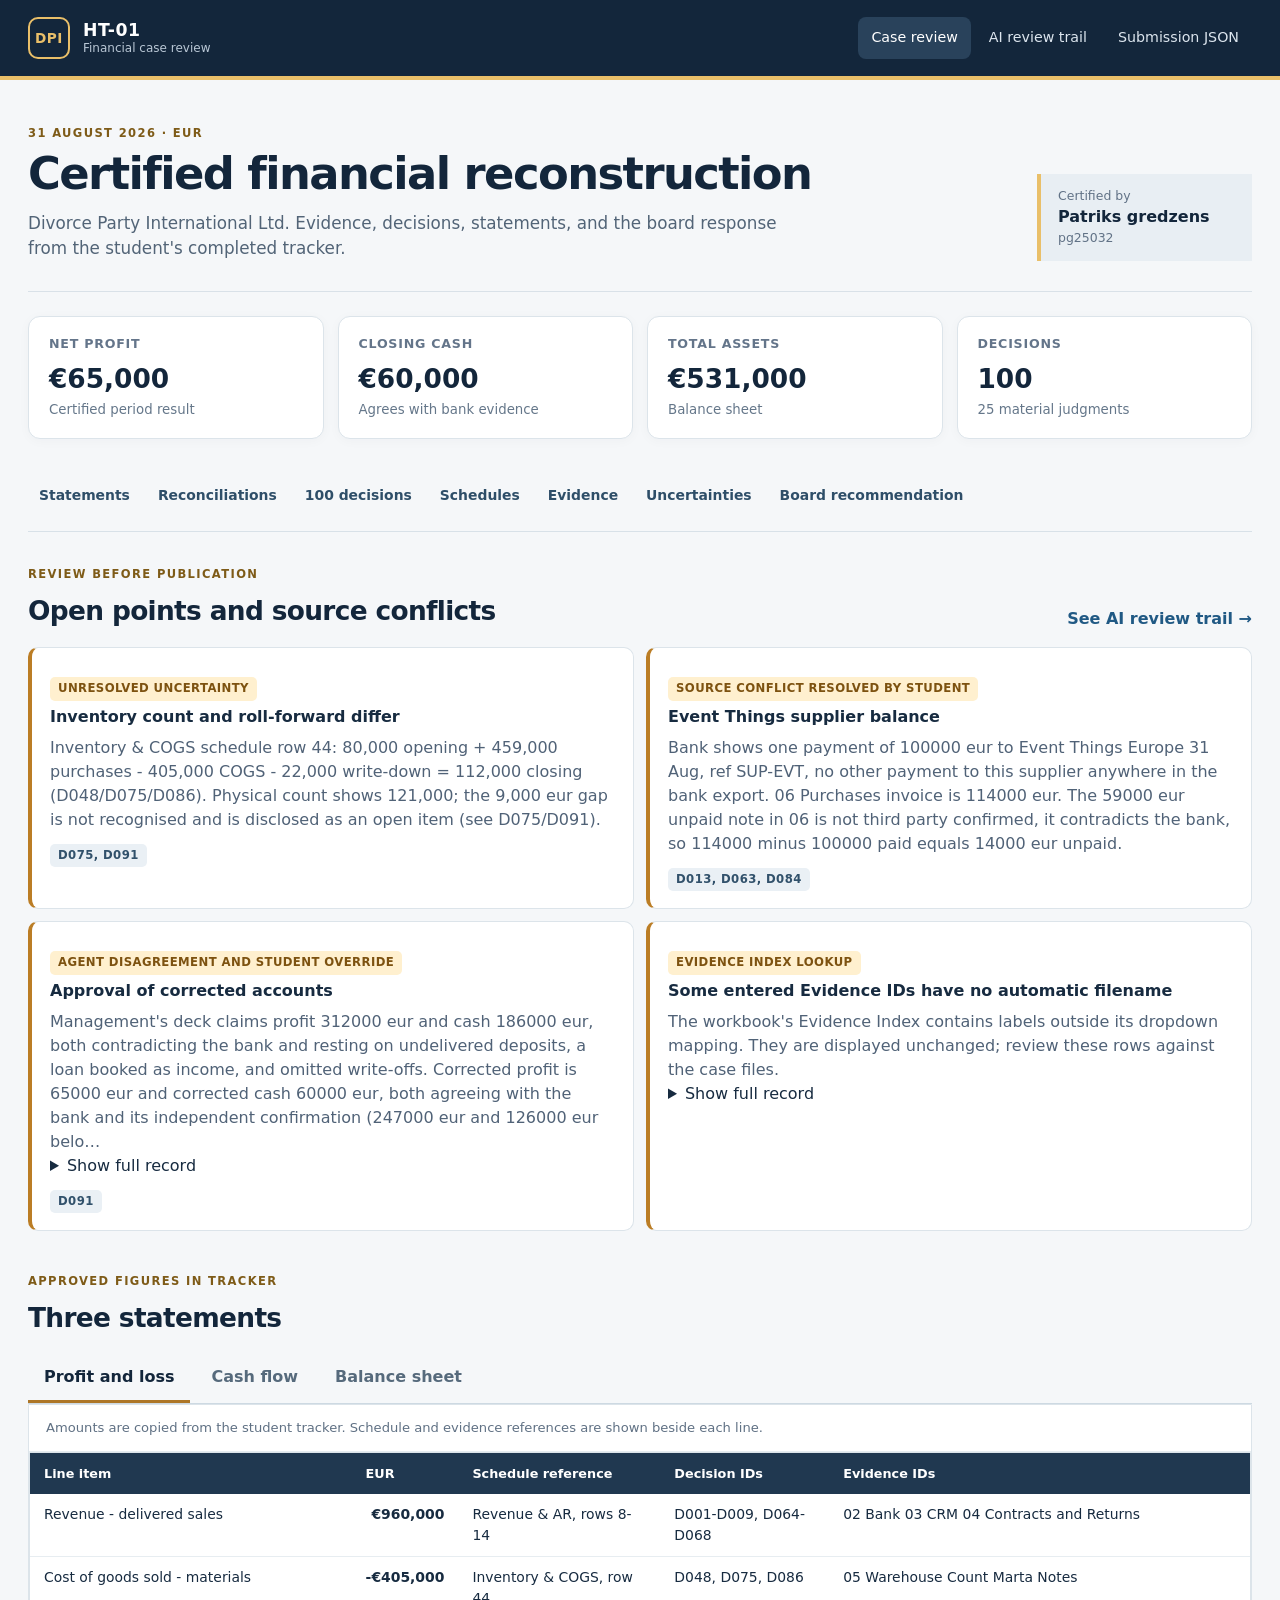
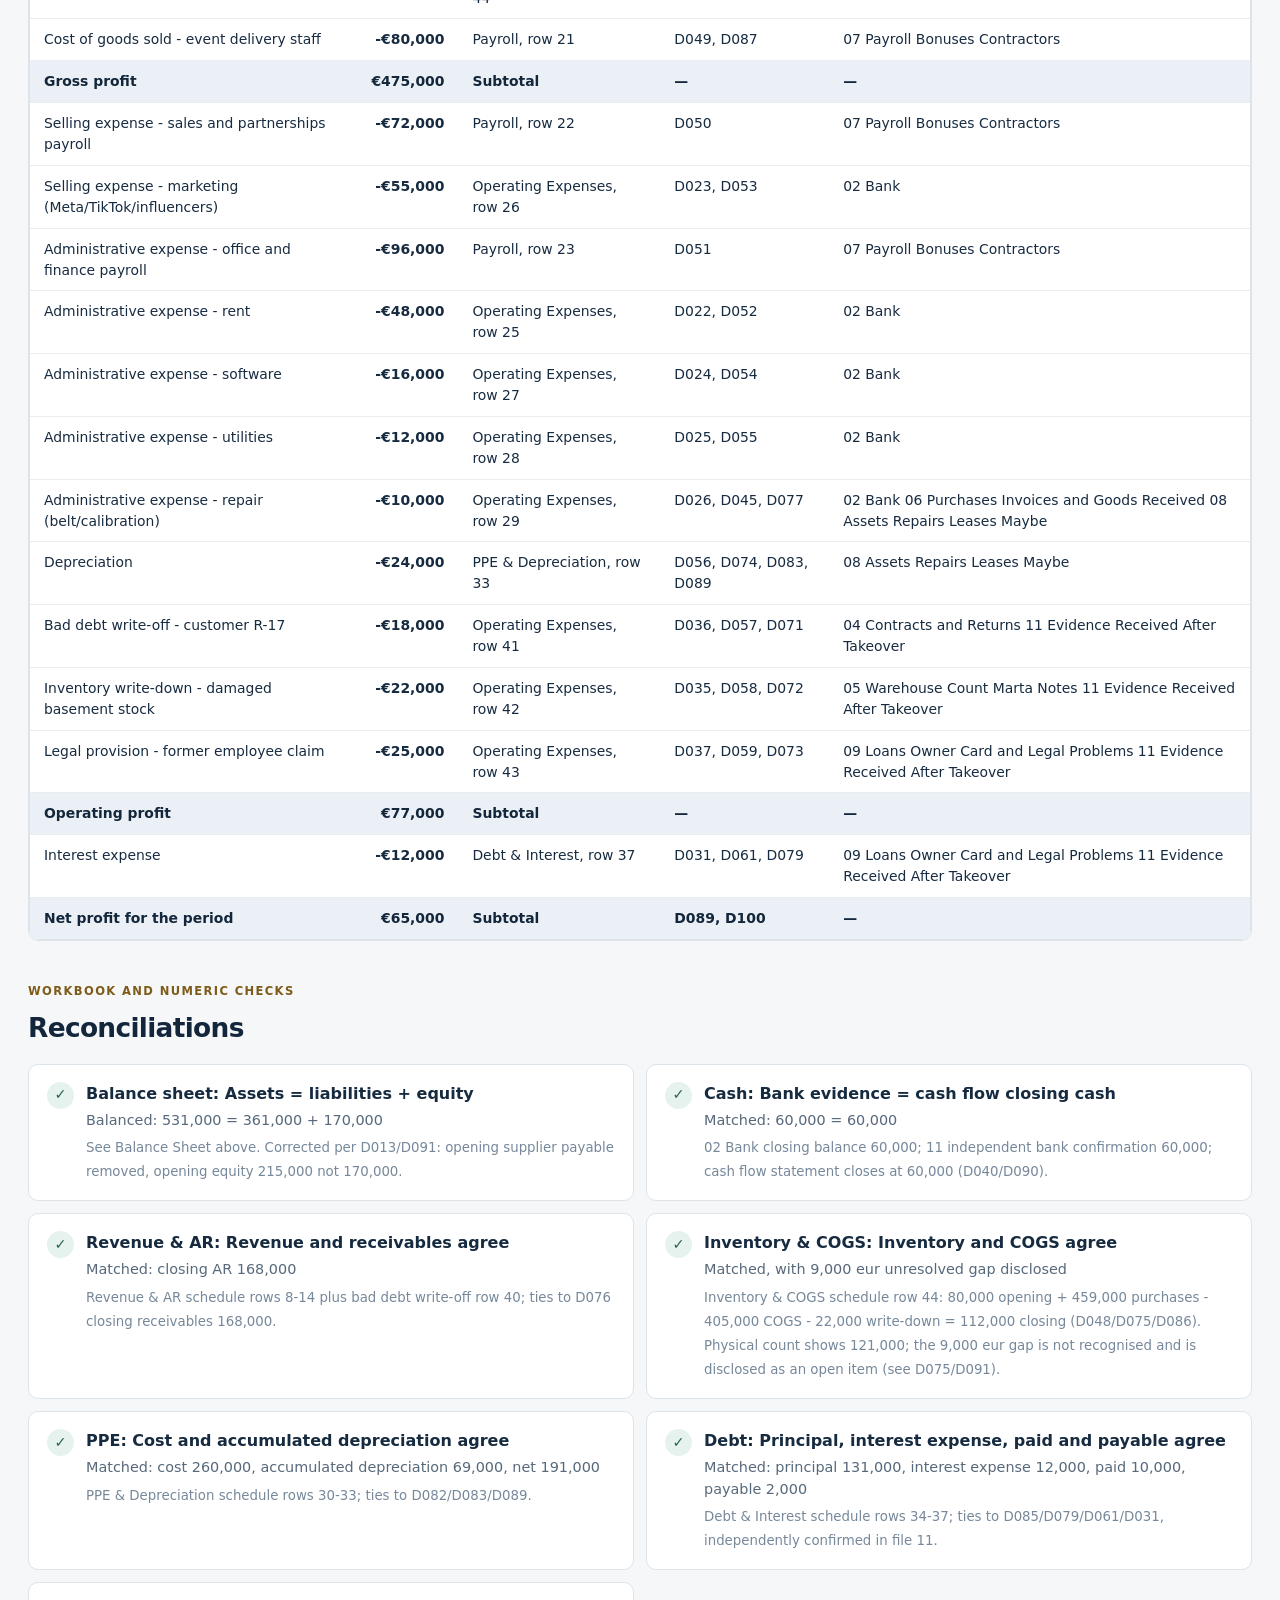
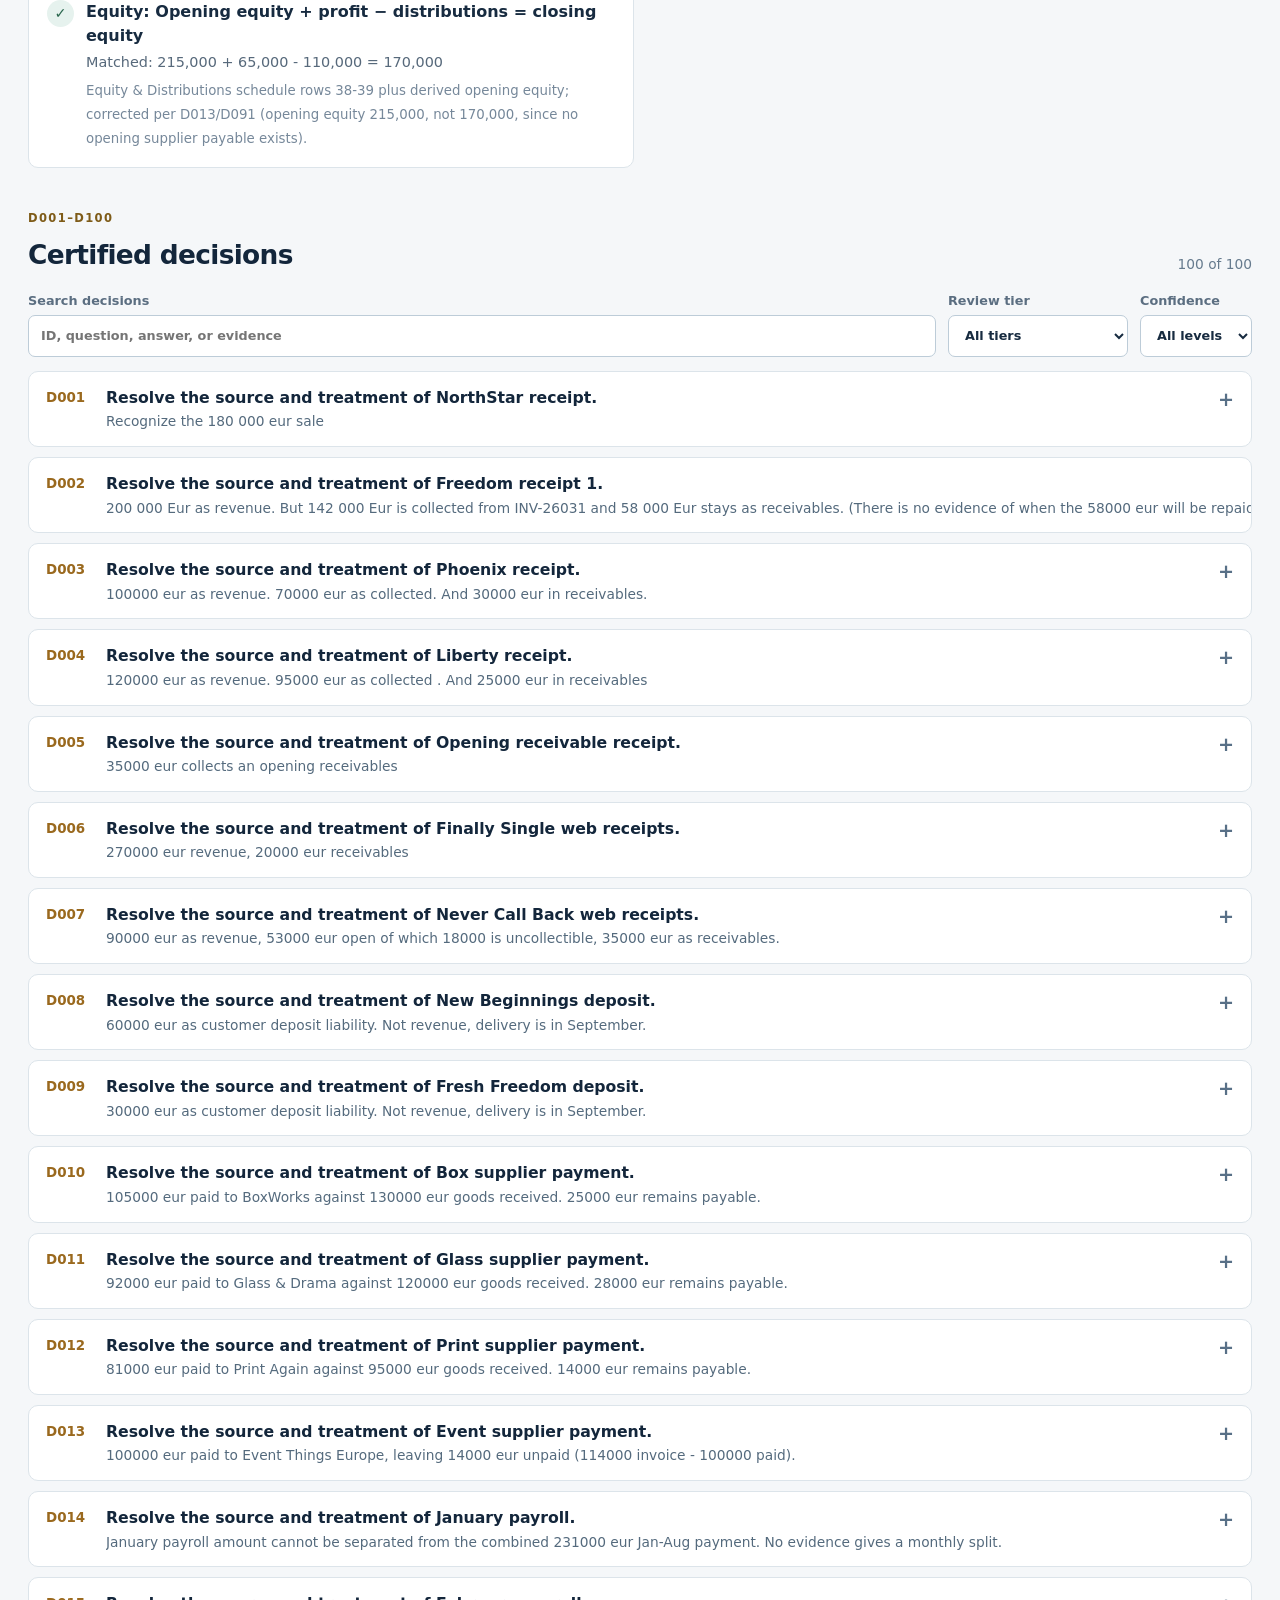
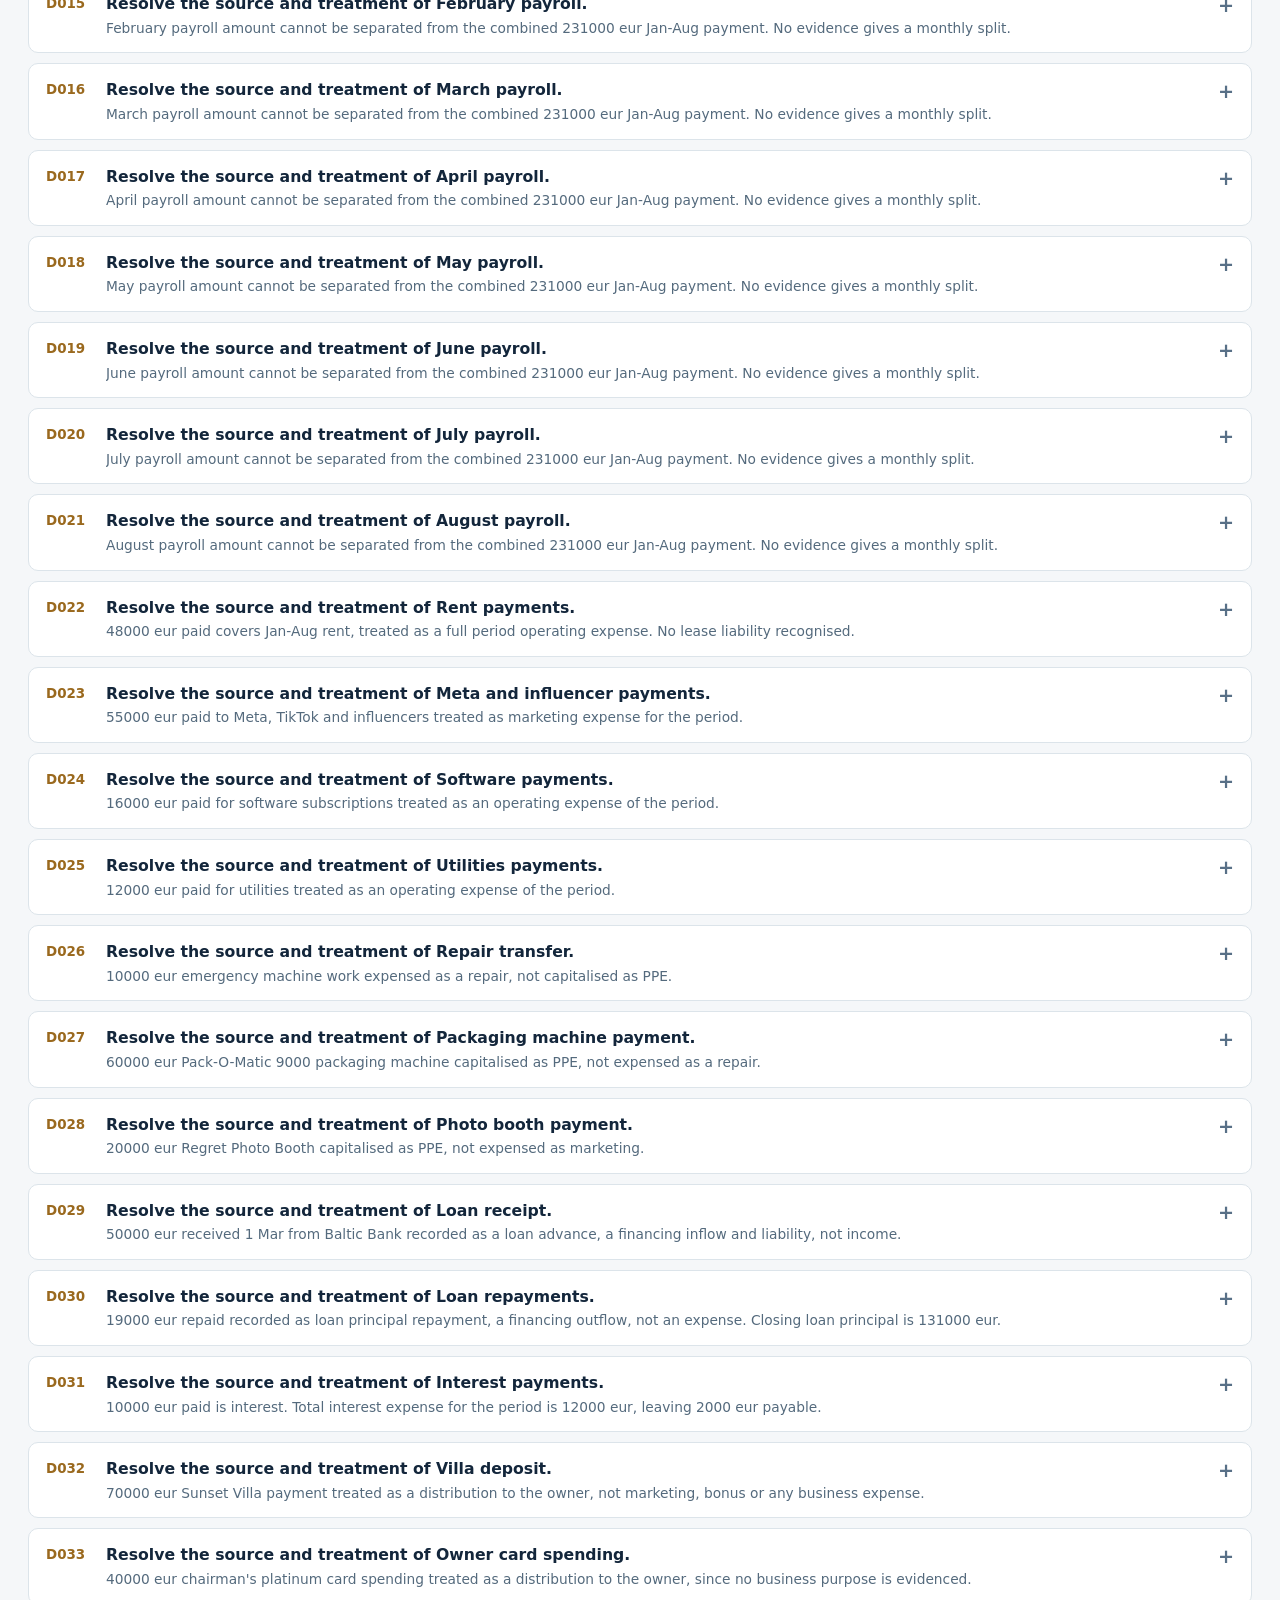
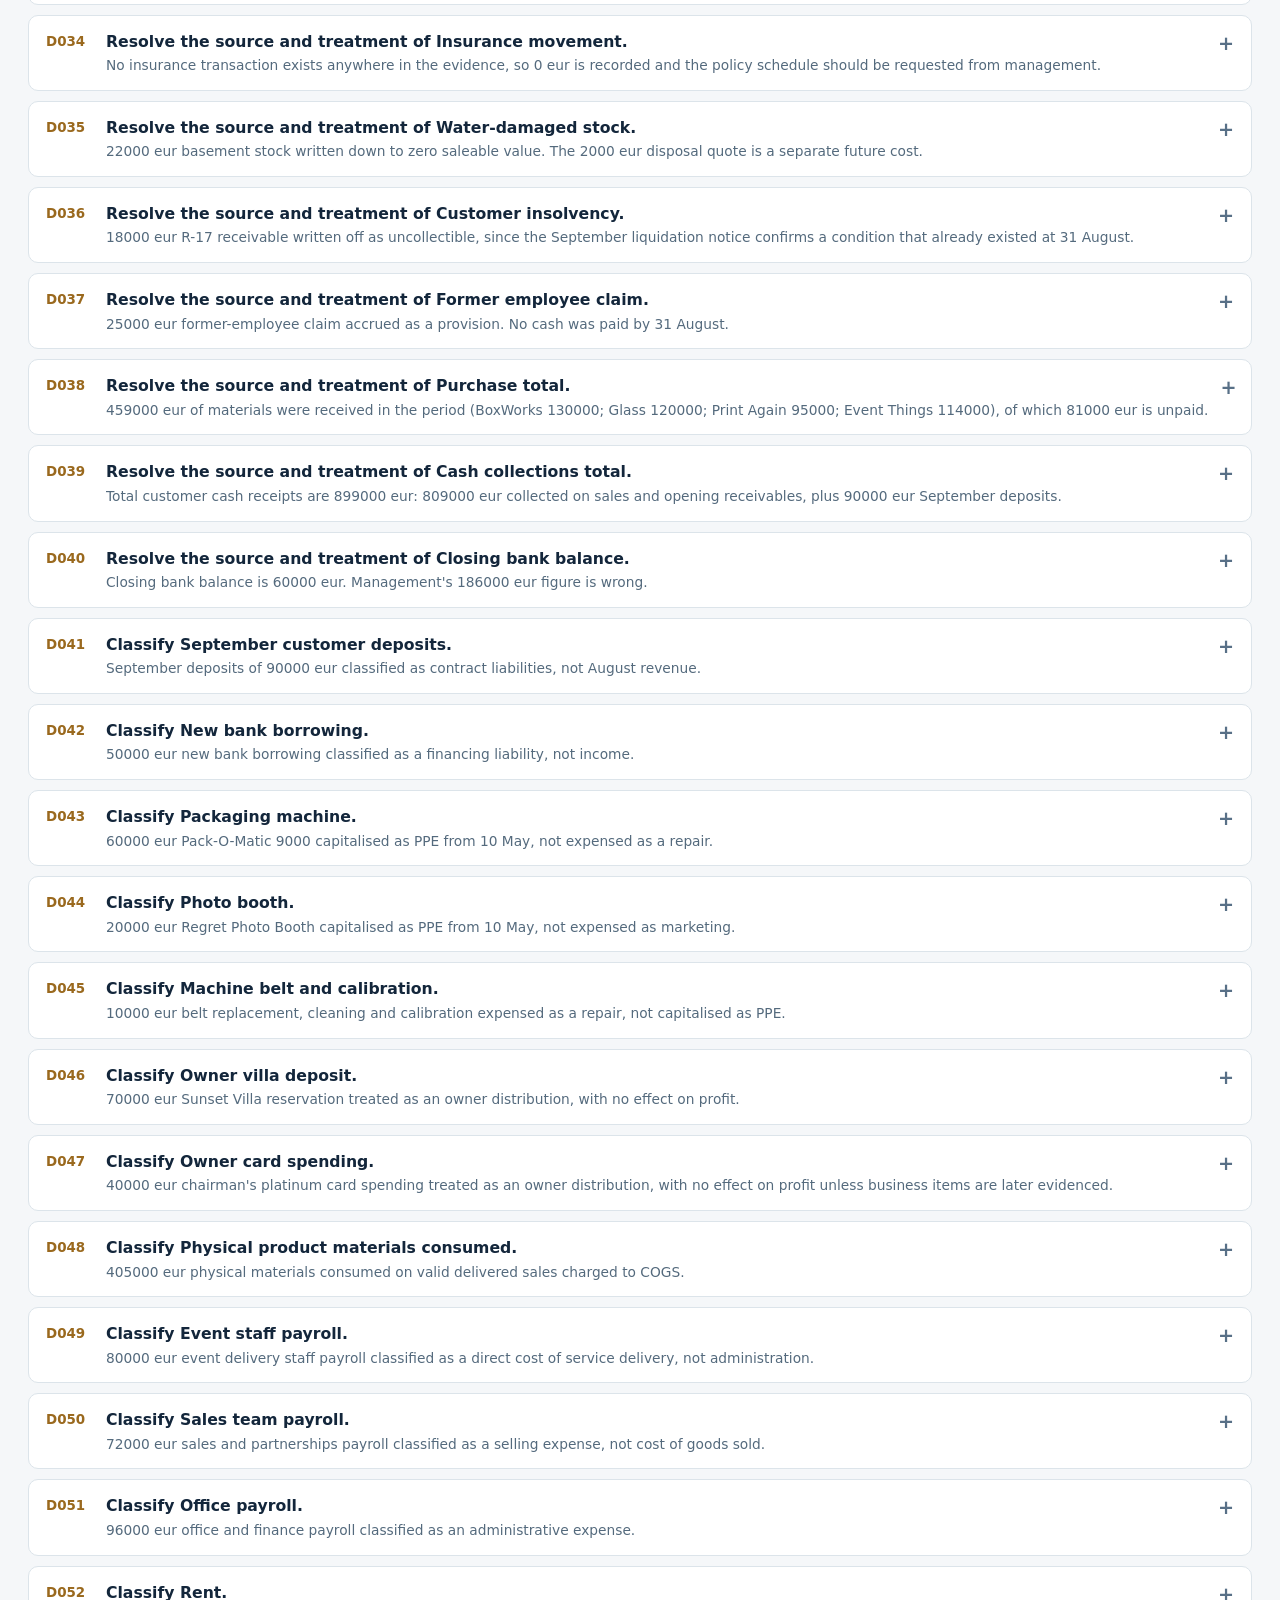
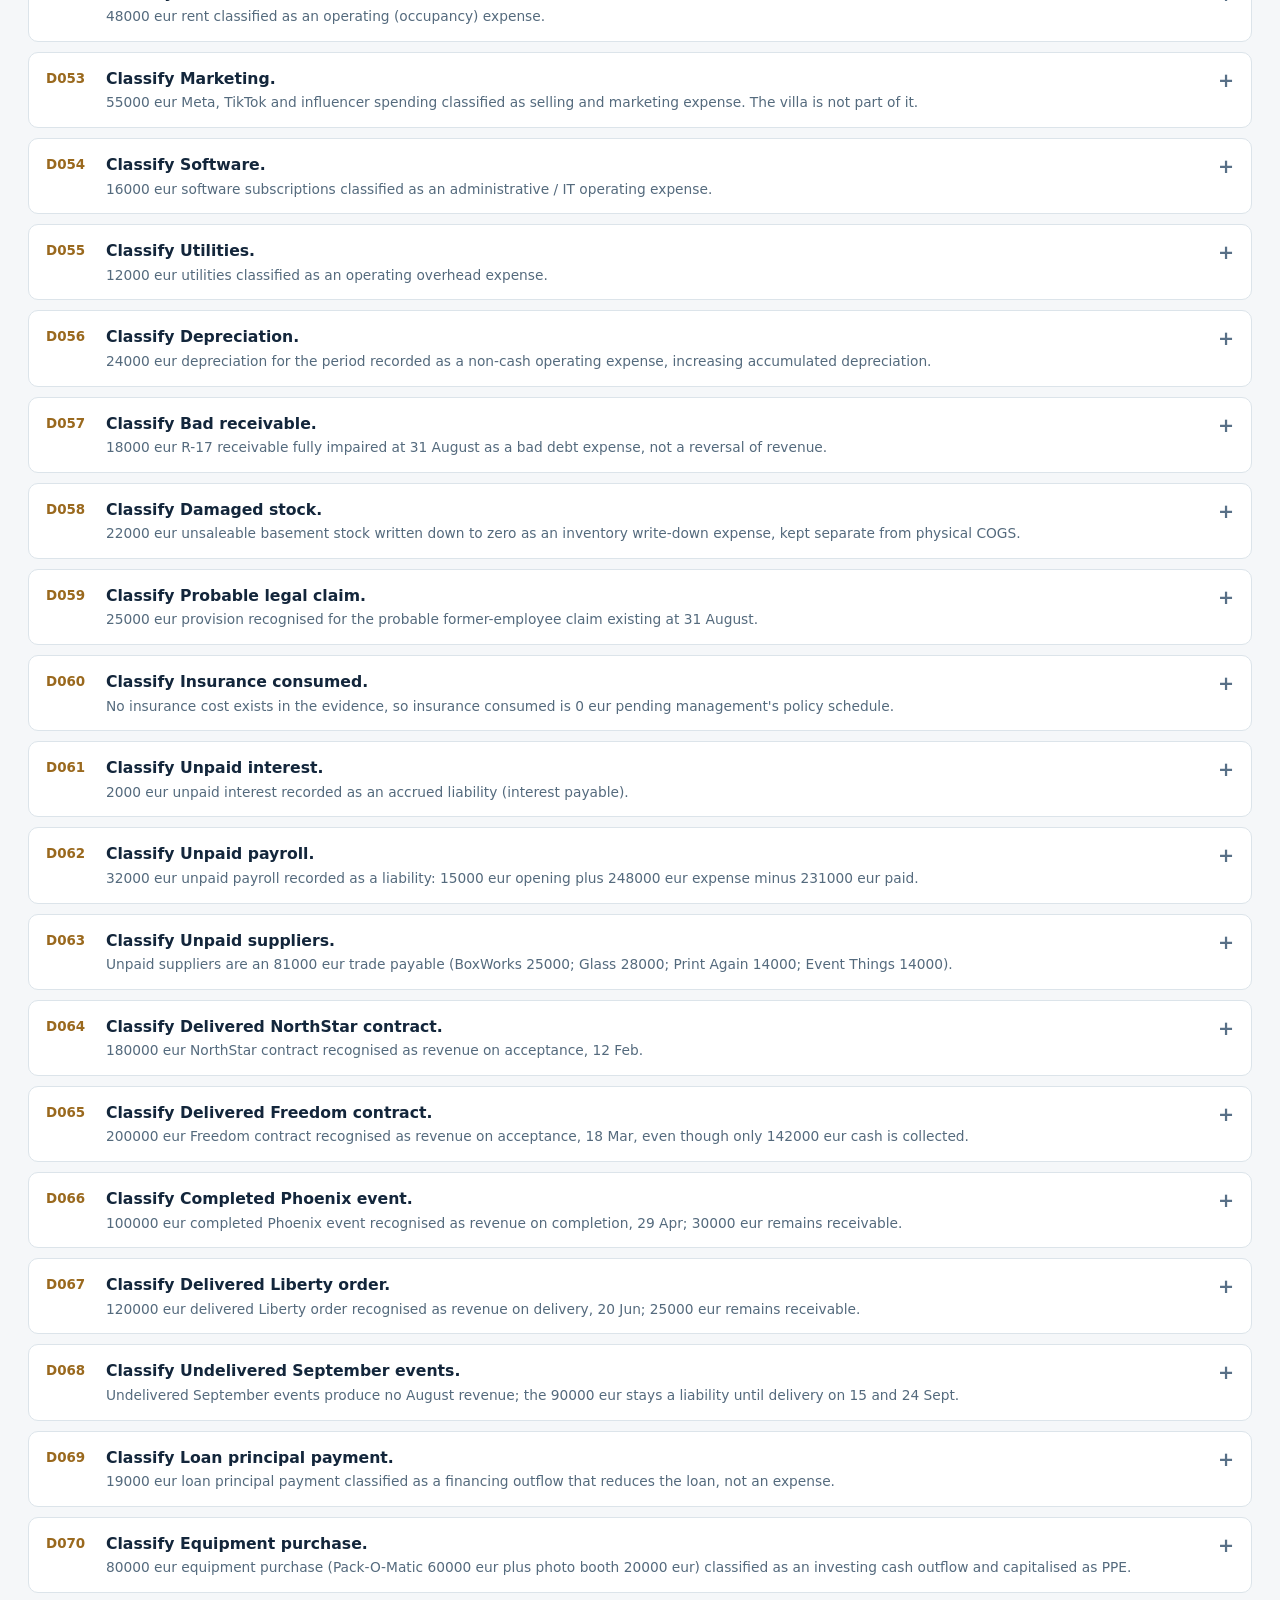
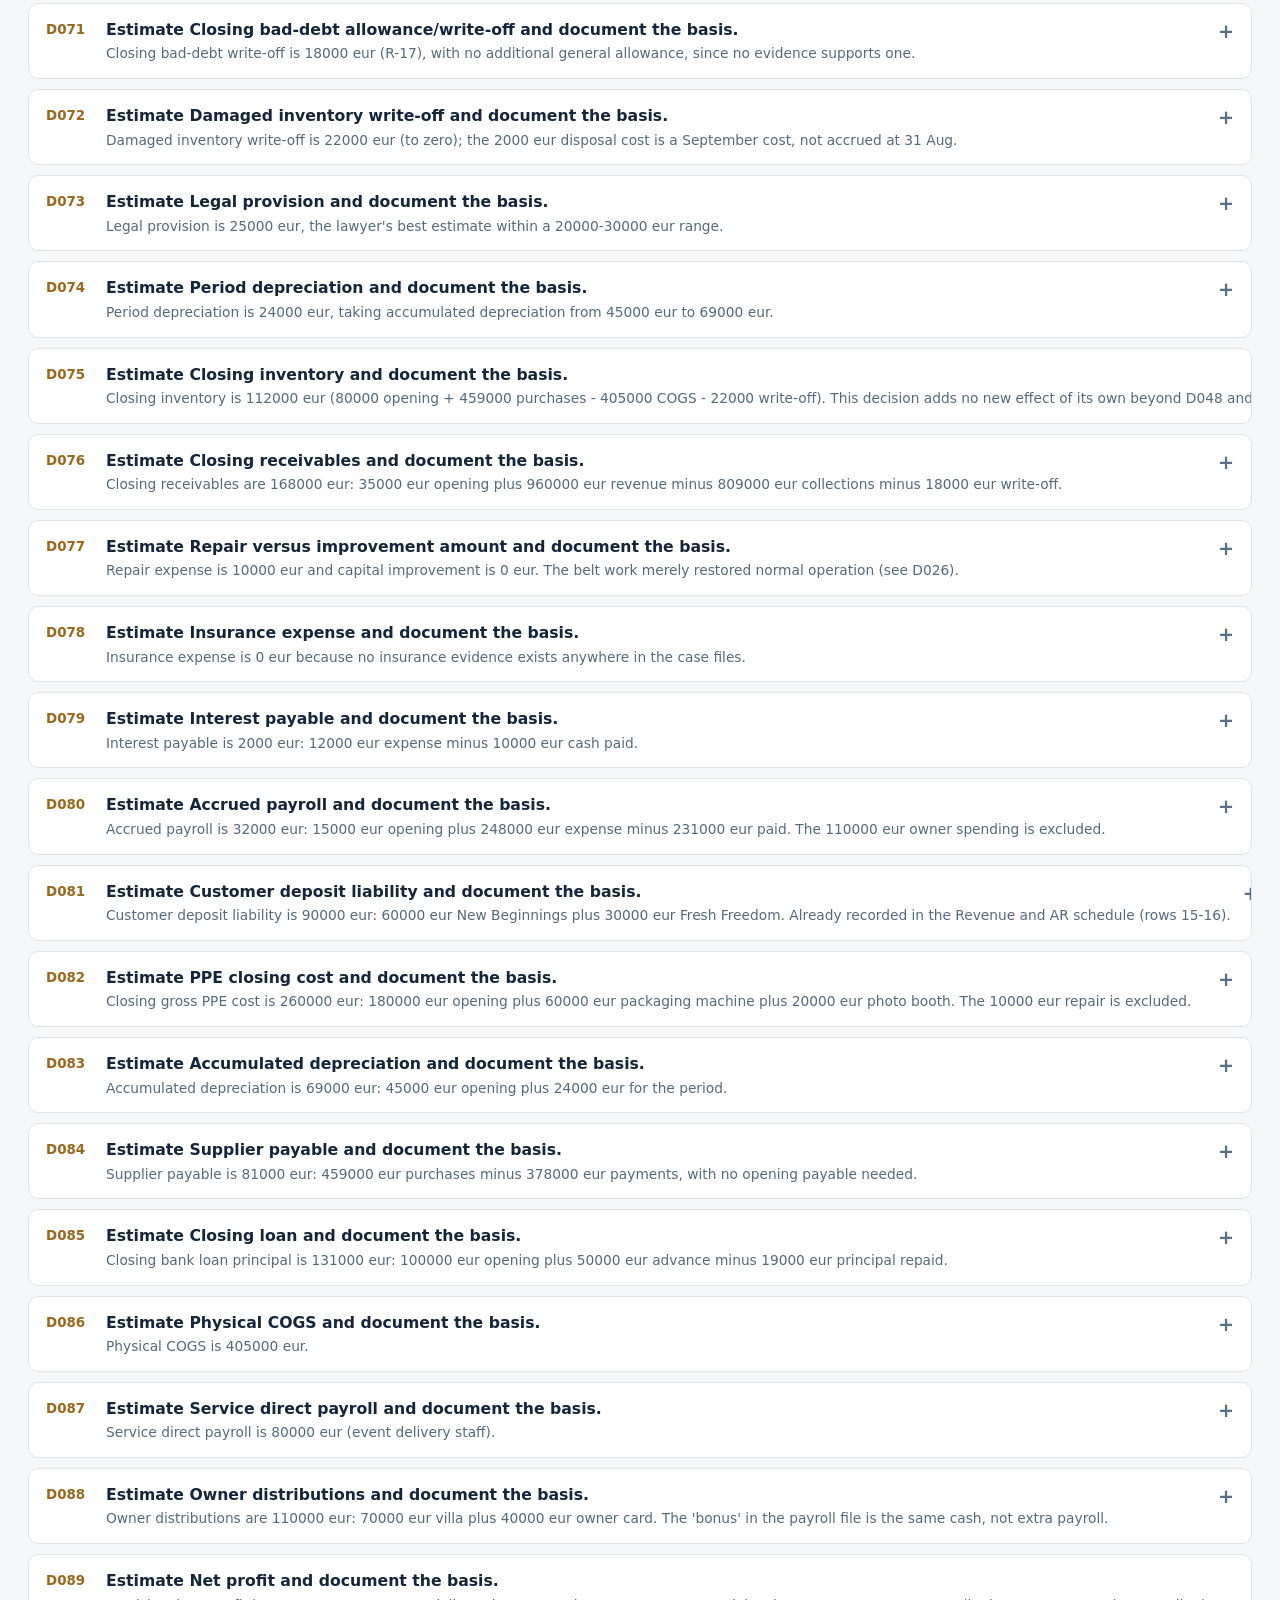
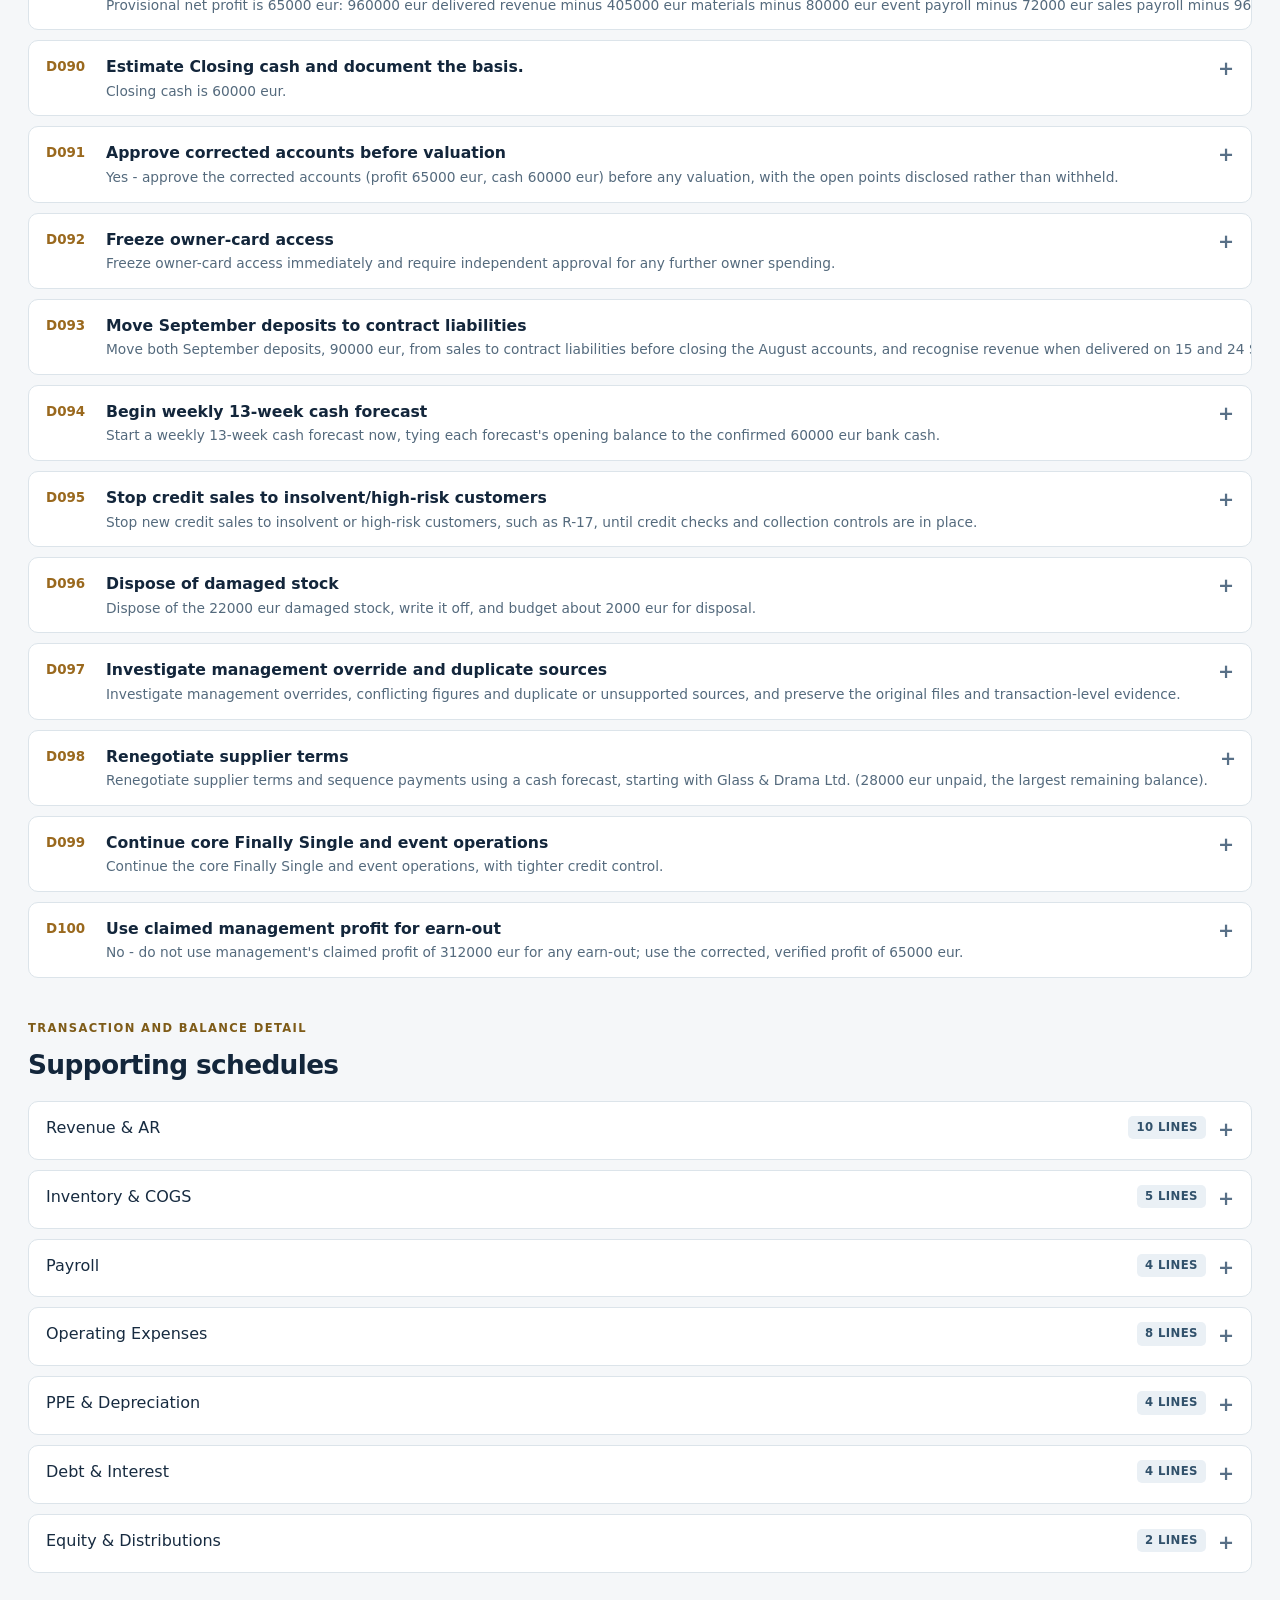
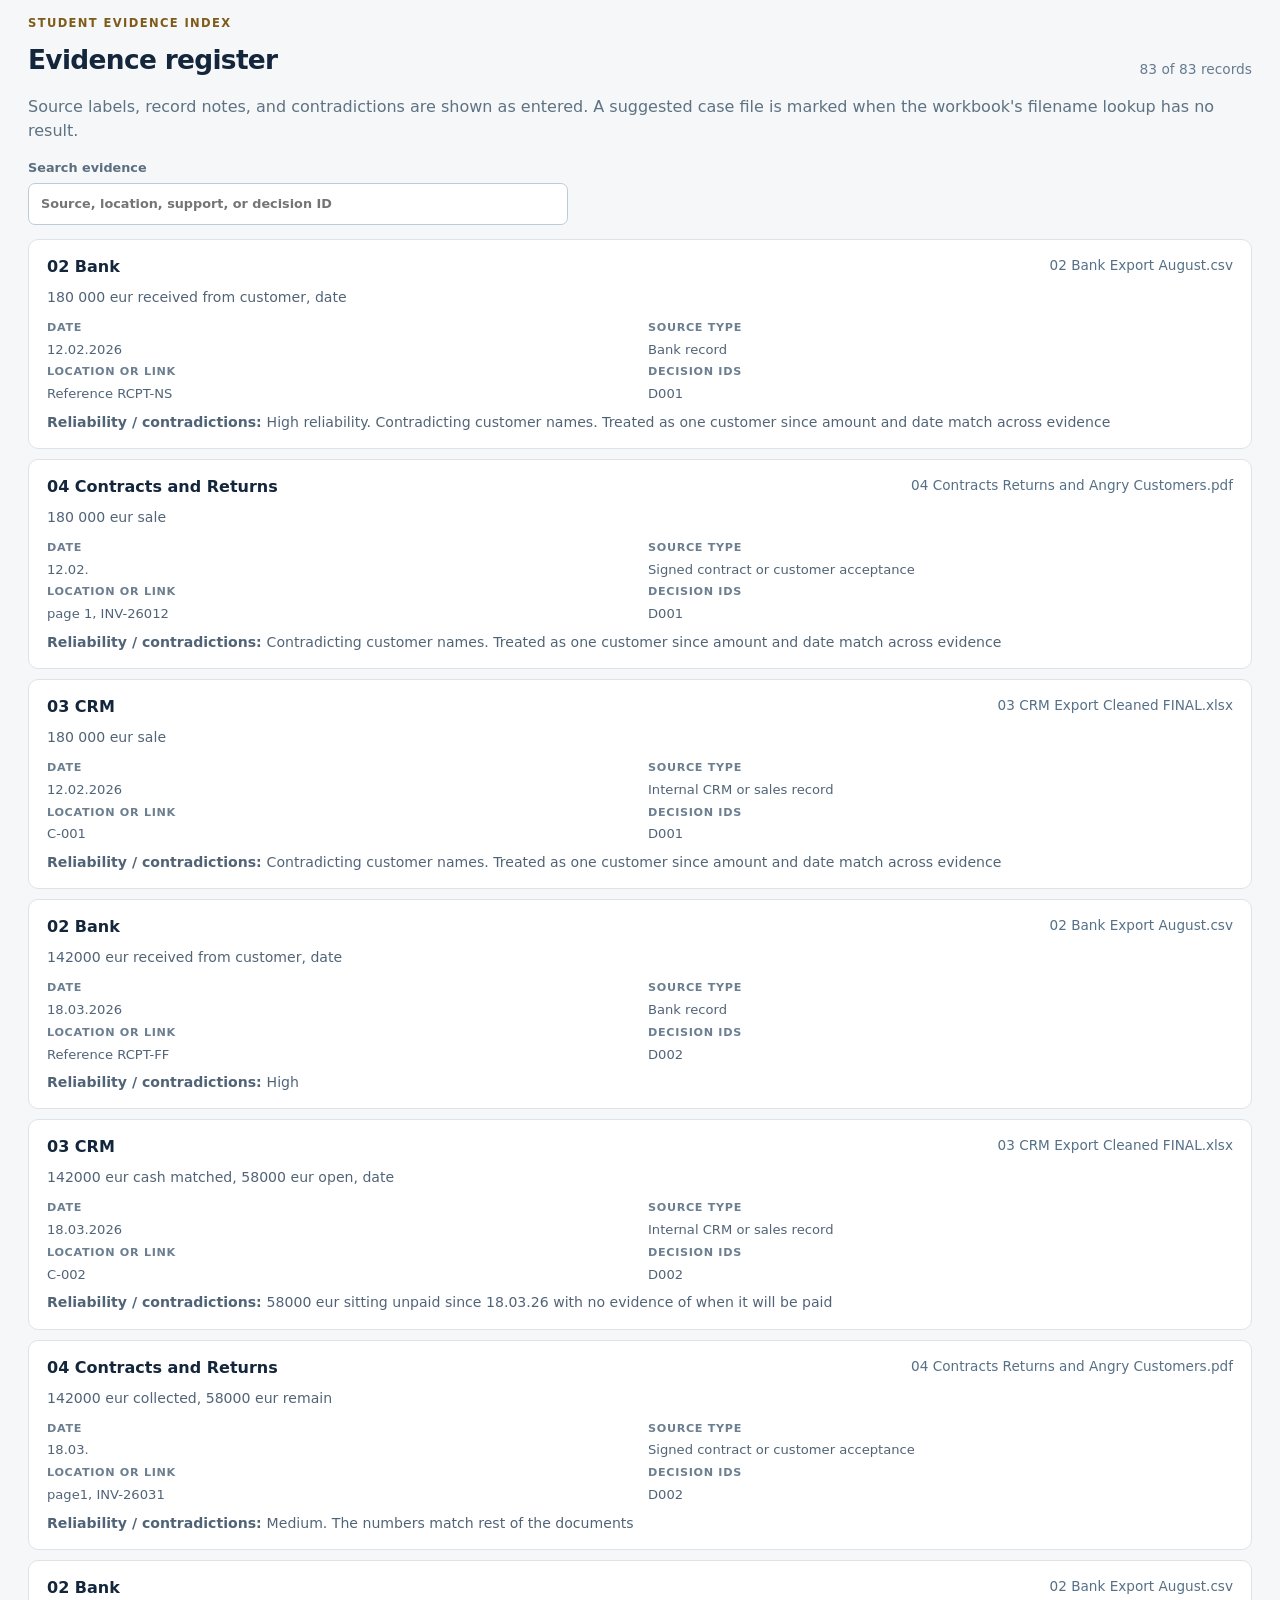
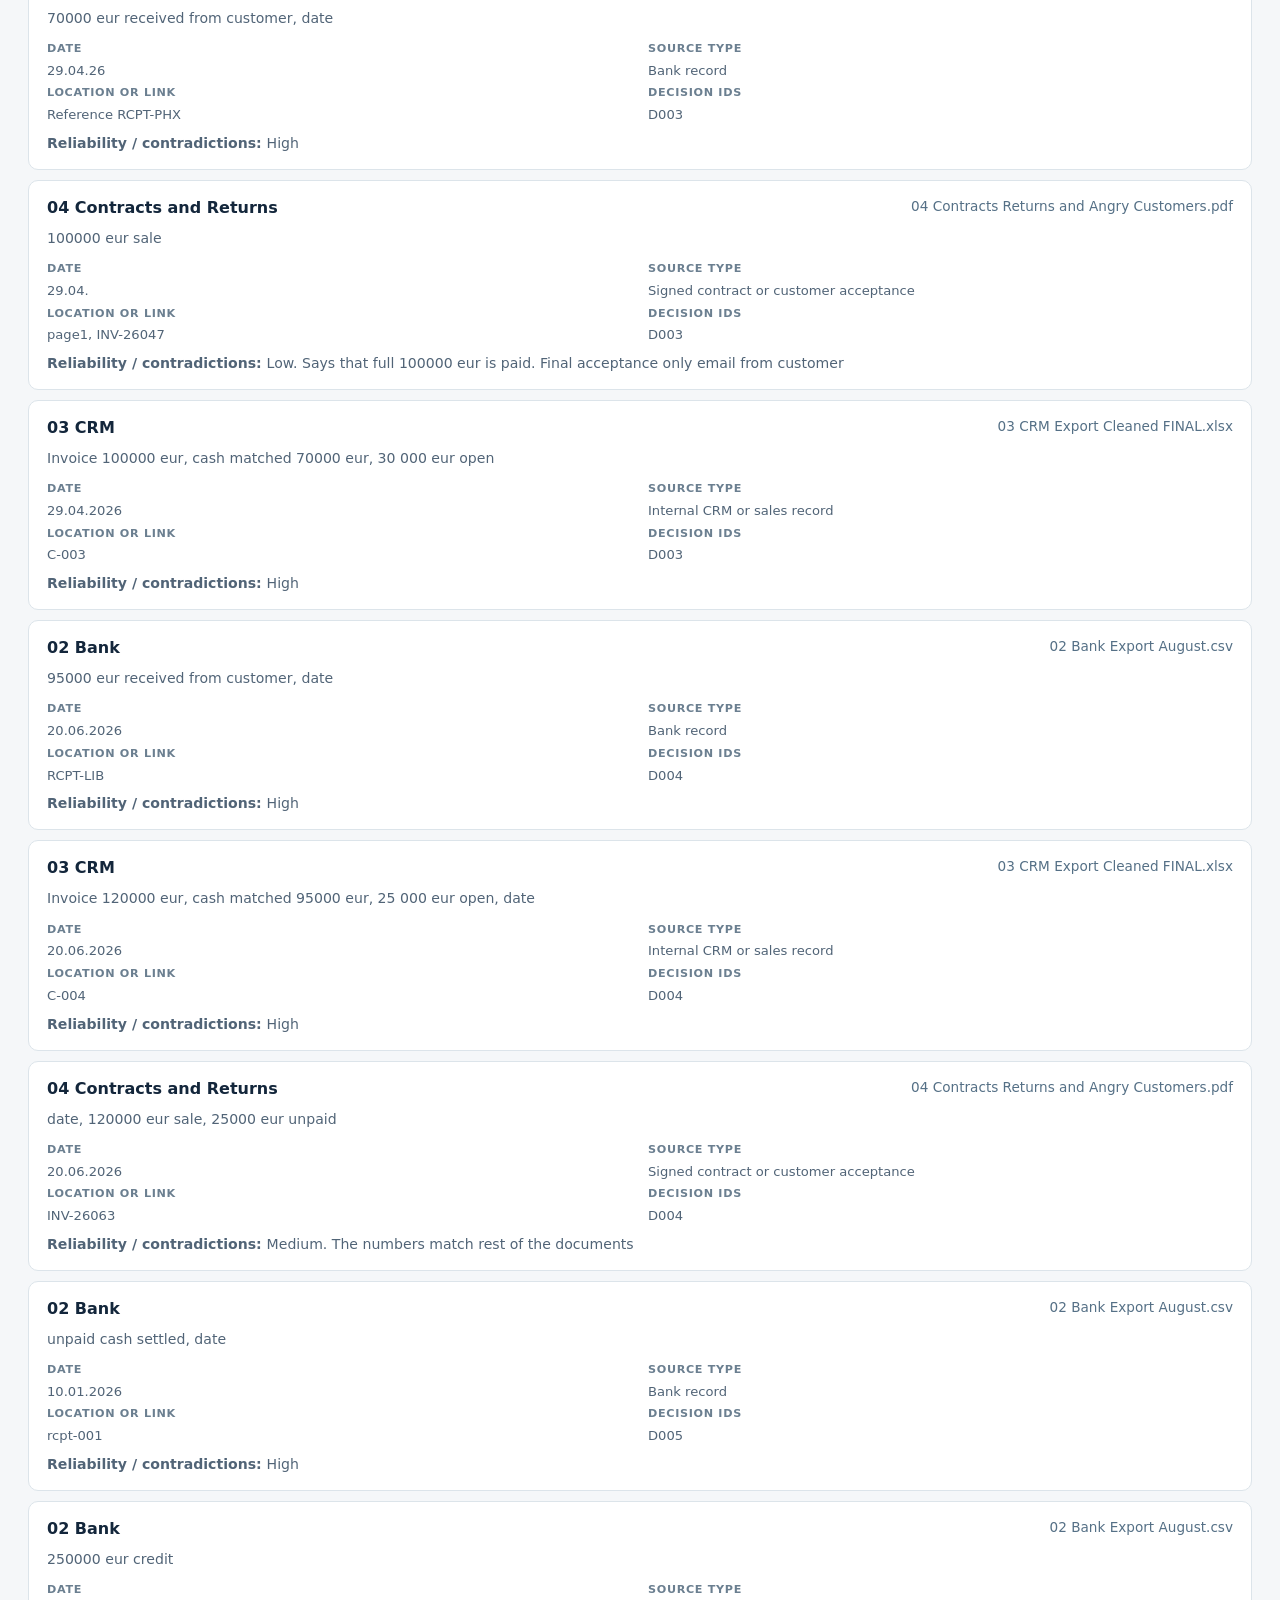
==== index.html @ bc391a2d "Build DPI-HT-01 case review site" ====
<!doctype html>
<html lang="en">
<head>
  <meta charset="utf-8">
  <meta name="viewport" content="width=device-width, initial-scale=1">
  <meta name="description" content="DPI-HT-01 certified financial reconstruction and evidence review.">
  <meta name="theme-color" content="#13263b">
  <link rel="icon" type="image/svg+xml" href="/favicon.svg">
  <link rel="stylesheet" href="/style.css">
  <title>DPI-HT-01 | Certified case review</title>
</head>
<body data-page="main">
  <header class="site-header">
    <div class="header-inner">
      <a class="brand" href="/" aria-label="DPI-HT-01 home"><span class="brand-mark">DPI</span><span>HT-01 <small>Financial case review</small></span></a>
      <nav class="top-nav" aria-label="Main navigation"><a class="active" href="/">Case review</a><a href="/review">AI review trail</a><a href="/submission.json">Submission JSON</a></nav>
    </div>
  </header>
  <main class="shell">
    <section class="intro">
      <div><p class="eyebrow">31 August 2026 · EUR</p><h1>Certified financial reconstruction</h1><p class="lead">Divorce Party International Ltd. Evidence, decisions, statements, and the board response from the student's completed tracker.</p></div>
      <div class="student-box"><span>Certified by</span><strong id="student-name">Loading…</strong><small id="student-id"></small></div>
    </section>
    <div id="load-error" class="alert error" hidden></div>
    <section id="summary" class="summary-grid" aria-label="Key figures"></section>
    <nav class="section-nav" aria-label="Sections"><a href="#statements">Statements</a><a href="#reconciliations">Reconciliations</a><a href="#decisions">100 decisions</a><a href="#schedules">Schedules</a><a href="#evidence">Evidence</a><a href="#uncertainties">Uncertainties</a><a href="#board">Board recommendation</a></nav>
    <section class="section" id="review-flags"><div class="section-head"><div><p class="eyebrow">Review before publication</p><h2>Open points and source conflicts</h2></div><a class="text-link" href="/review">See AI review trail →</a></div><div id="flags-list" class="flag-grid"></div></section>
    <section class="section" id="statements"><div class="section-head"><div><p class="eyebrow">Approved figures in tracker</p><h2>Three statements</h2></div></div><div id="statement-tabs" class="tab-list" role="tablist" aria-label="Financial statements"></div><div id="statement-panel" class="statement-panel"></div></section>
    <section class="section" id="reconciliations"><div class="section-head"><div><p class="eyebrow">Workbook and numeric checks</p><h2>Reconciliations</h2></div></div><div id="recon-list" class="recon-grid"></div></section>
    <section class="section" id="decisions"><div class="section-head"><div><p class="eyebrow">D001–D100</p><h2>Certified decisions</h2></div><span id="decision-count" class="count"></span></div><div class="filters"><label>Search decisions<input id="decision-search" type="search" placeholder="ID, question, answer, or evidence"></label><label>Review tier<select id="tier-filter"><option value="all">All tiers</option><option value="operational">Operational</option><option value="material_judgment">Material judgment</option></select></label><label>Confidence<select id="confidence-filter"><option value="all">All levels</option><option value="high">High</option><option value="medium">Medium</option><option value="low">Low</option></select></label></div><div id="decision-list" class="decision-list"></div></section>
    <section class="section" id="schedules"><div class="section-head"><div><p class="eyebrow">Transaction and balance detail</p><h2>Supporting schedules</h2></div></div><div id="schedule-groups" class="schedule-groups"></div></section>
    <section class="section" id="evidence"><div class="section-head"><div><p class="eyebrow">Student Evidence Index</p><h2>Evidence register</h2></div><span id="evidence-count" class="count"></span></div><p class="section-note">Source labels, record notes, and contradictions are shown as entered. A suggested case file is marked when the workbook's filename lookup has no result.</p><label class="search-wide">Search evidence<input id="evidence-search" type="search" placeholder="Source, location, support, or decision ID"></label><div id="evidence-list" class="evidence-list"></div></section>
    <section class="section" id="uncertainties"><div class="section-head"><div><p class="eyebrow">Recorded judgment limits</p><h2>Uncertainties</h2></div></div><div id="uncertainty-list" class="card-grid"></div></section>
    <section class="section" id="board"><div class="section-head"><div><p class="eyebrow">D091–D100</p><h2>Board recommendation</h2></div></div><div id="board-list" class="board-list"></div></section>
  </main>
  <footer class="site-footer"><span>DPI-HT-01 · Reporting date 31 August 2026</span><span>Source: certified decision tracker</span></footer>
  <script type="module" src="/app.js"></script>
</body>
</html>
---- style.css ----
:root{font-family:Inter,ui-sans-serif,system-ui,-apple-system,"Segoe UI",sans-serif;color:#172b40;background:#f5f7f9;font-size:16px;line-height:1.5}*{box-sizing:border-box}html{scroll-behavior:smooth}body{margin:0}a{color:inherit}button,input,select{font:inherit}button{cursor:pointer}.site-header{background:#13263b;color:#fff;border-bottom:4px solid #e9bf69}.header-inner{max-width:1400px;margin:auto;padding:0 28px;min-height:76px;display:flex;align-items:center;justify-content:space-between;gap:24px}.brand{display:flex;align-items:center;gap:13px;text-decoration:none;font-weight:800;letter-spacing:.03em;font-size:1.08rem;line-height:1.2}.brand small{display:block;color:#b9c7d5;font-size:.75rem;font-weight:500;letter-spacing:0}.brand-mark{display:grid;place-items:center;width:42px;height:42px;border:2px solid #e9bf69;border-radius:10px;color:#e9bf69;font-size:.85rem}.top-nav{display:flex;align-items:center;gap:5px;flex-wrap:wrap}.top-nav a{font-size:.89rem;text-decoration:none;padding:10px 13px;border-radius:8px;color:#dce5ee}.top-nav a:hover,.top-nav a.active{background:#29425b;color:#fff}.shell{max-width:1400px;margin:auto;padding:0 28px 70px}.intro{display:flex;justify-content:space-between;align-items:flex-end;gap:30px;padding:45px 0 30px;border-bottom:1px solid #d9e1e8}.eyebrow{text-transform:uppercase;letter-spacing:.12em;font-size:.72rem;font-weight:800;color:#7e5b18;margin:0 0 8px}.intro h1{font-size:clamp(2rem,3.5vw,3.25rem);line-height:1.08;letter-spacing:-.035em;margin:0 0 12px;color:#13263b}.lead{max-width:760px;color:#526477;margin:0;font-size:1.05rem}.student-box{background:#e8eef3;border-left:4px solid #e9bf69;padding:13px 17px;min-width:215px}.student-box span,.student-box small{display:block;color:#617286;font-size:.78rem}.student-box strong{display:block;color:#13263b}.summary-grid{display:grid;grid-template-columns:repeat(4,minmax(0,1fr));gap:14px;margin:24px 0 28px}.metric{background:#fff;border:1px solid #dce4ea;border-radius:12px;padding:18px 20px;box-shadow:0 2px 12px #172b4008}.metric span{display:block;color:#64758a;font-size:.79rem;font-weight:700;text-transform:uppercase;letter-spacing:.06em}.metric strong{display:block;font-size:1.65rem;line-height:1.3;color:#13263b;margin-top:8px;font-variant-numeric:tabular-nums}.metric small{display:block;color:#65778a;margin-top:4px}.section-nav{display:flex;gap:6px;overflow-x:auto;white-space:nowrap;padding:9px 0 16px;border-bottom:1px solid #d8e1e8}.section-nav a{display:inline-block;text-decoration:none;padding:9px 11px;border-radius:7px;color:#2e4e68;font-size:.87rem;font-weight:650}.section-nav a:hover{background:#e5edf3}.section{scroll-margin-top:20px;padding:34px 0 8px}.section-head{display:flex;justify-content:space-between;align-items:end;gap:20px;margin-bottom:16px}.section-head h2{margin:0;color:#13263b;font-size:1.65rem;letter-spacing:-.025em}.text-link{font-weight:700;color:#205984;text-decoration:none}.text-link:hover{text-decoration:underline}.count{color:#667b8e;font-size:.86rem}.flag-grid,.recon-grid,.card-grid{display:grid;grid-template-columns:repeat(2,minmax(0,1fr));gap:12px}.flag,.recon,.info-card{background:#fff;border:1px solid #dce4ea;border-radius:10px;padding:17px 18px}.flag{border-left:4px solid #bb7d25}.flag strong,.info-card h3{display:block;color:#172b40;font-size:1rem;margin:4px 0 7px}.flag p,.info-card p{margin:0;color:#506277;white-space:pre-wrap}.flag .tag{margin-top:12px}.tag{display:inline-block;padding:3px 8px;background:#eaf0f5;color:#31516b;border-radius:5px;font-size:.73rem;font-weight:750;text-transform:uppercase;letter-spacing:.035em}.tag.warning{background:#fff0cf;color:#7d5210}.tag.danger{background:#fde6e4;color:#9d302d}.tag.good{background:#e6f2ee;color:#29664d}.tag+.tag{margin-left:5px}.tab-list{display:flex;gap:5px;border-bottom:1px solid #cdd9e2;overflow:auto}.tab-list button{background:transparent;border:0;border-bottom:3px solid transparent;padding:11px 16px;color:#566a7c;font-weight:700;white-space:nowrap}.tab-list button[aria-selected="true"]{border-color:#ad7627;color:#13263b}.statement-panel,.table-wrap{overflow-x:auto;background:#fff;border:1px solid #dce4ea;border-radius:0 0 10px 10px}.data-table{border-collapse:collapse;width:100%;min-width:690px}.data-table th{background:#203850;color:#fff;text-align:left;font-size:.8rem;font-weight:750;padding:11px 14px;white-space:nowrap}.data-table td{border-bottom:1px solid #e7edf1;padding:10px 14px;vertical-align:top;font-size:.87rem}.data-table tr:last-child td{border-bottom:0}.data-table tr:hover td{background:#f6f9fb}.data-table .amount{text-align:right;font-variant-numeric:tabular-nums;white-space:nowrap;font-weight:650}.data-table .subtotal td{background:#eaf0f5;font-weight:800;color:#13263b}.data-table .muted{color:#718296}.statement-context{padding:13px 17px;color:#607184;font-size:.82rem;border-bottom:1px solid #e5ecf0}.recon{display:flex;align-items:flex-start;gap:12px}.recon .checkmark{border-radius:50%;background:#e6f2ee;color:#29664d;width:27px;height:27px;display:grid;place-items:center;font-size:.9rem;font-weight:900;flex:none}.recon strong{display:block}.recon p{color:#57697b;margin:4px 0;font-size:.9rem}.recon small{color:#76889a}.filters{display:flex;gap:12px;margin-bottom:14px}.filters label,.search-wide{display:flex;flex-direction:column;gap:5px;color:#5b6e81;font-size:.8rem;font-weight:700}.filters label:first-child{flex:1}.filters input,.filters select,.search-wide input{background:#fff;border:1px solid #bdccd8;border-radius:7px;padding:10px 12px;color:#172b40;min-height:42px}.search-wide{display:block;margin:0 0 14px}.search-wide input{display:block;width:100%;max-width:540px;margin-top:5px}.decision-list,.judgment-list,.evidence-list,.schedule-groups,.board-list{display:grid;gap:10px}.record{background:#fff;border:1px solid #dce4ea;border-radius:10px;overflow:hidden}.record summary{cursor:pointer;list-style:none;display:flex;align-items:flex-start;gap:12px;padding:14px 17px}.record summary::-webkit-details-marker{display:none}.record summary::after{content:"+";margin-left:auto;color:#587087;font-weight:700;font-size:1.2rem}.record[open] summary::after{content:"−"}.record summary:hover{background:#f7fafc}.record-title{flex:1}.record-title strong{display:block;color:#13263b;font-size:.98rem}.record-title span{display:block;color:#546a7d;font-size:.86rem;margin-top:2px;white-space:nowrap;overflow:hidden;text-overflow:ellipsis;max-width:100%}.record-content{padding:0 17px 17px;border-top:1px solid #e7edf1}.record-content p{white-space:pre-wrap;margin:13px 0 0}.record-meta{display:flex;gap:7px;flex-wrap:wrap;margin-top:10px}.record-id{display:inline-block;color:#9a691e;font-weight:850;font-size:.84rem;min-width:48px;padding-top:2px}.details-grid{display:grid;grid-template-columns:repeat(2,minmax(0,1fr));gap:16px}.detail-label{display:block;font-size:.7rem;color:#6b7f90;text-transform:uppercase;letter-spacing:.06em;font-weight:800;margin-bottom:3px}.section-note{color:#5e7283;margin:0 0 15px}.evidence-card{background:#fff;border:1px solid #dce4ea;border-radius:10px;padding:15px 18px}.evidence-top{display:flex;justify-content:space-between;gap:12px}.evidence-top strong{color:#13263b}.evidence-file{color:#557086;font-size:.85rem}.evidence-card p{margin:8px 0 0;color:#516477;font-size:.88rem;white-space:pre-wrap}.evidence-grid{display:grid;grid-template-columns:repeat(2,minmax(0,1fr));gap:5px 16px;margin-top:12px}.evidence-grid div{font-size:.82rem;color:#516477}.board-item{background:#fff;border:1px solid #dce4ea;border-left:4px solid #d4a64e;border-radius:8px;padding:15px 18px}.board-item h3{font-size:1rem;color:#13263b;margin:0 0 6px}.board-item p{margin:0;color:#4e6276;white-space:pre-wrap}.board-item details{margin-top:10px;color:#546b7e}.board-item summary{cursor:pointer;font-size:.83rem;font-weight:700}.board-item details p{margin-top:8px}.judgment-card{background:#fff;border:1px solid #dce4ea;border-radius:11px;padding:21px}.judgment-head{display:flex;align-items:flex-start;justify-content:space-between;gap:12px}.judgment-head h3{margin:0;font-size:1.08rem;color:#13263b}.judgment-head .record-id{margin-right:8px}.judgment-answer{background:#edf3f7;border-left:4px solid #315d7d;padding:13px 15px;margin:15px 0;color:#172b40;font-weight:650}.position-grid{display:grid;grid-template-columns:repeat(2,minmax(0,1fr));gap:12px}.position{border:1px solid #dce4ea;border-radius:7px;padding:13px;background:#fafcfd}.position h4{margin:0 0 7px;color:#567086;font-size:.76rem;text-transform:uppercase;letter-spacing:.06em}.position p,.judgment-reasoning{margin:0;color:#516477;white-space:pre-wrap;font-size:.88rem}.judgment-reasoning{margin-top:15px}.effect-grid{display:grid;grid-template-columns:repeat(5,minmax(0,1fr));gap:8px;margin-top:15px}.effect{background:#f2f5f8;border-radius:7px;padding:9px 11px}.effect span{display:block;text-transform:capitalize;font-size:.72rem;color:#6b7e90}.effect strong{display:block;font-variant-numeric:tabular-nums;color:#13263b;font-size:.9rem}.judgment-source{font-size:.82rem;color:#607489;margin-top:14px}.low-confidence{margin-top:18px;background:#fff;border:1px solid #dce4ea;border-radius:9px;padding:14px 17px}.low-confidence h3{margin:0 0 6px;font-size:.95rem}.low-confidence p{margin:0;color:#5d7082}.low-confidence a{font-weight:700;color:#205984}.alert{padding:16px;background:#fde6e4;color:#852b28;border-radius:8px;margin:20px 0}.site-footer{background:#13263b;color:#b7c6d3;padding:22px max(28px,calc((100vw - 1344px)/2));display:flex;justify-content:space-between;gap:20px;font-size:.8rem}.empty{padding:20px;color:#64778a;background:#fff;border:1px solid #dce4ea;border-radius:8px}@media(max-width:900px){.summary-grid{grid-template-columns:repeat(2,1fr)}.effect-grid{grid-template-columns:repeat(3,1fr)}.header-inner{align-items:flex-start;padding-top:13px;padding-bottom:13px;flex-direction:column;gap:9px}.intro{align-items:flex-start;flex-direction:column}.student-box{min-width:0}.flag-grid,.recon-grid,.card-grid{grid-template-columns:1fr}}@media(max-width:620px){.shell{padding:0 16px 45px}.header-inner{padding-left:16px;padding-right:16px}.top-nav a{padding:8px 9px;font-size:.8rem}.intro{padding-top:31px}.summary-grid{gap:8px}.metric{padding:12px}.metric strong{font-size:1.25rem}.filters{flex-direction:column}.details-grid,.position-grid,.evidence-grid{grid-template-columns:1fr}.effect-grid{grid-template-columns:repeat(2,1fr)}.section-head{align-items:flex-start;flex-direction:column;gap:4px}.site-footer{padding:18px 16px;flex-direction:column}.record-title span{white-space:normal}}
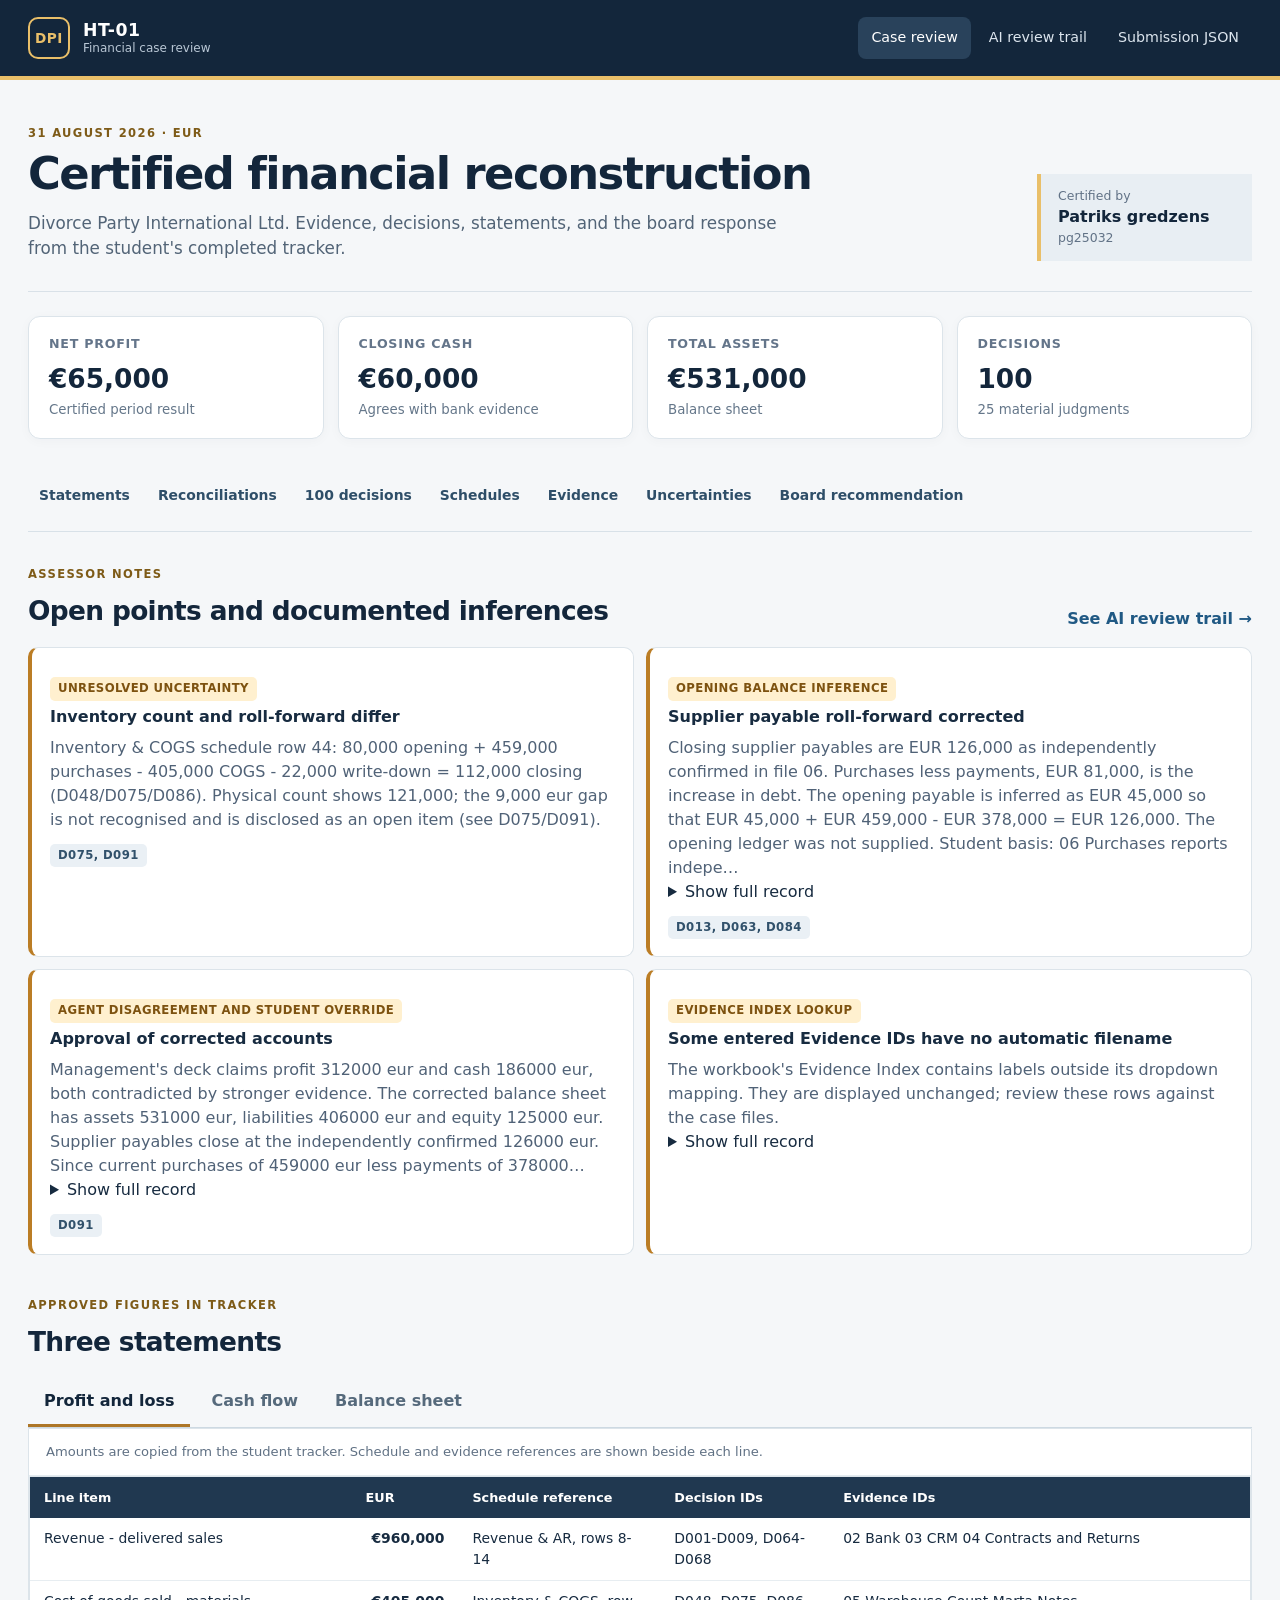
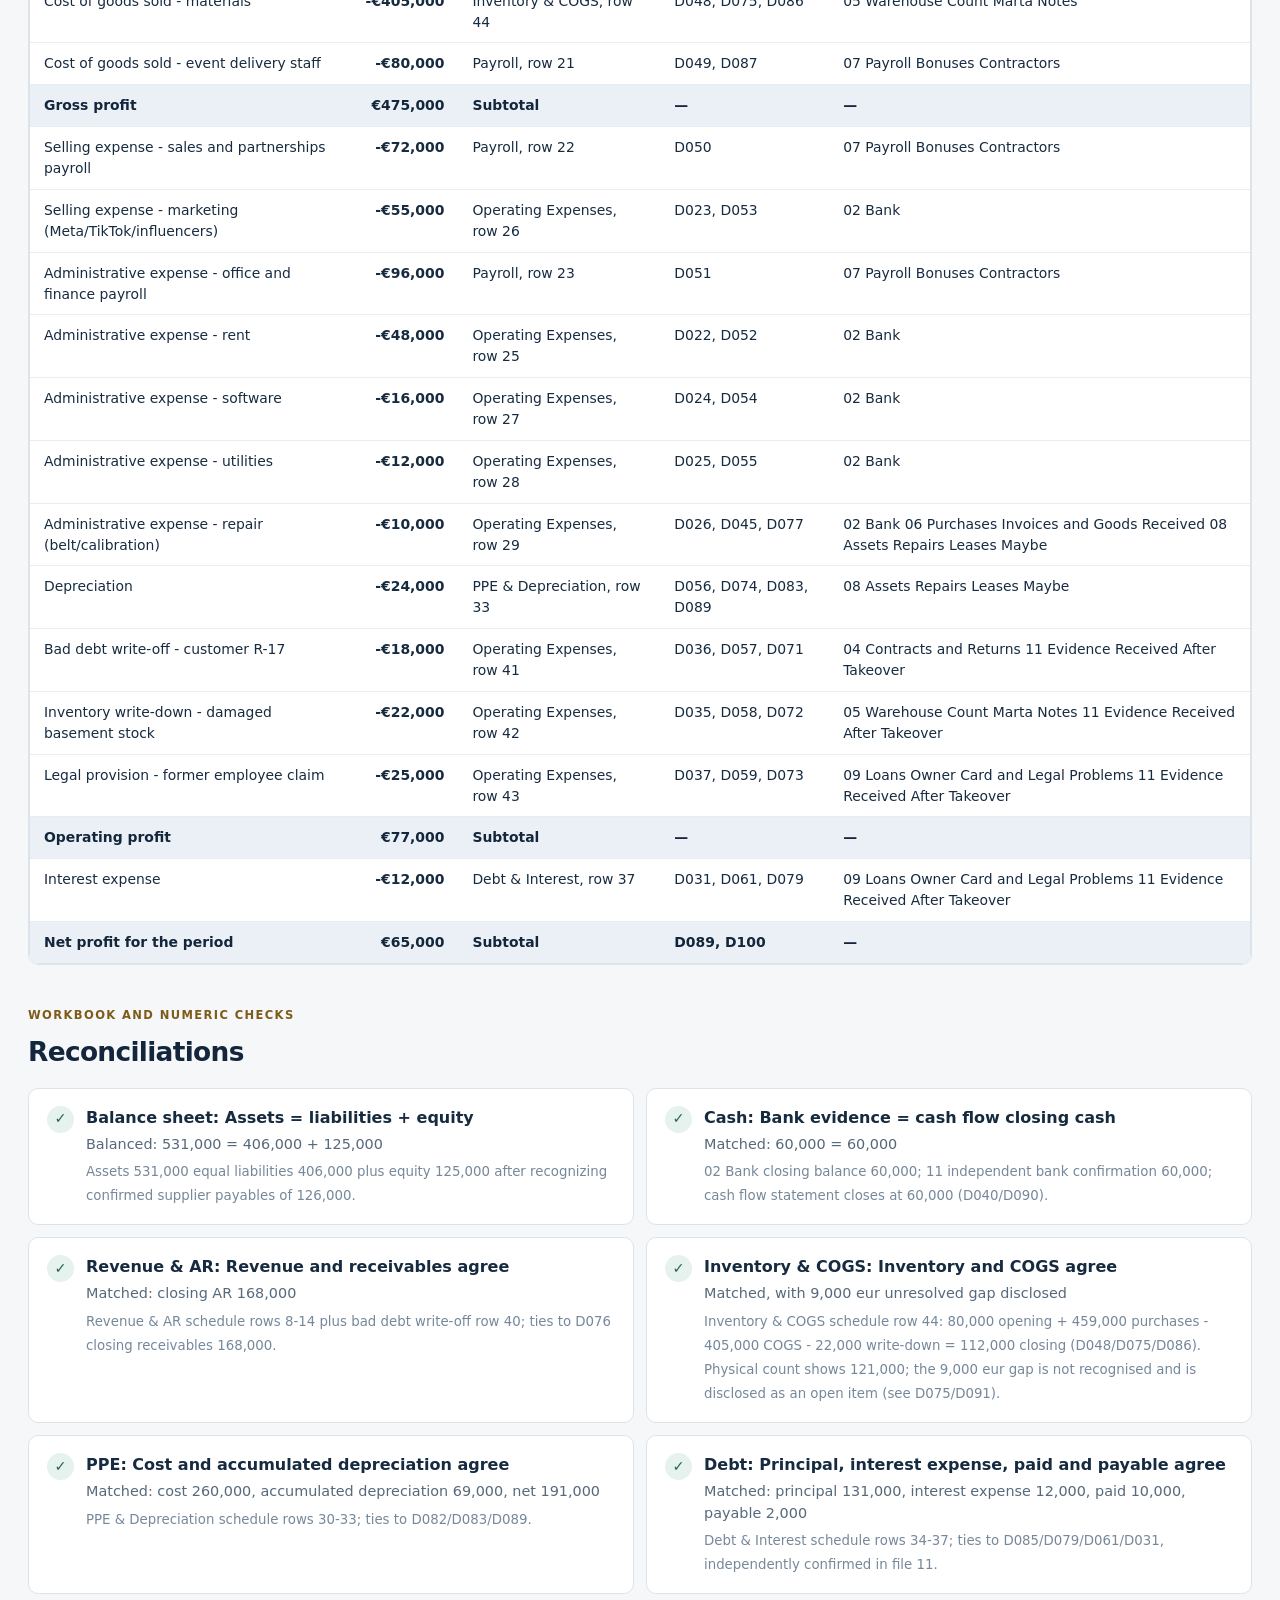
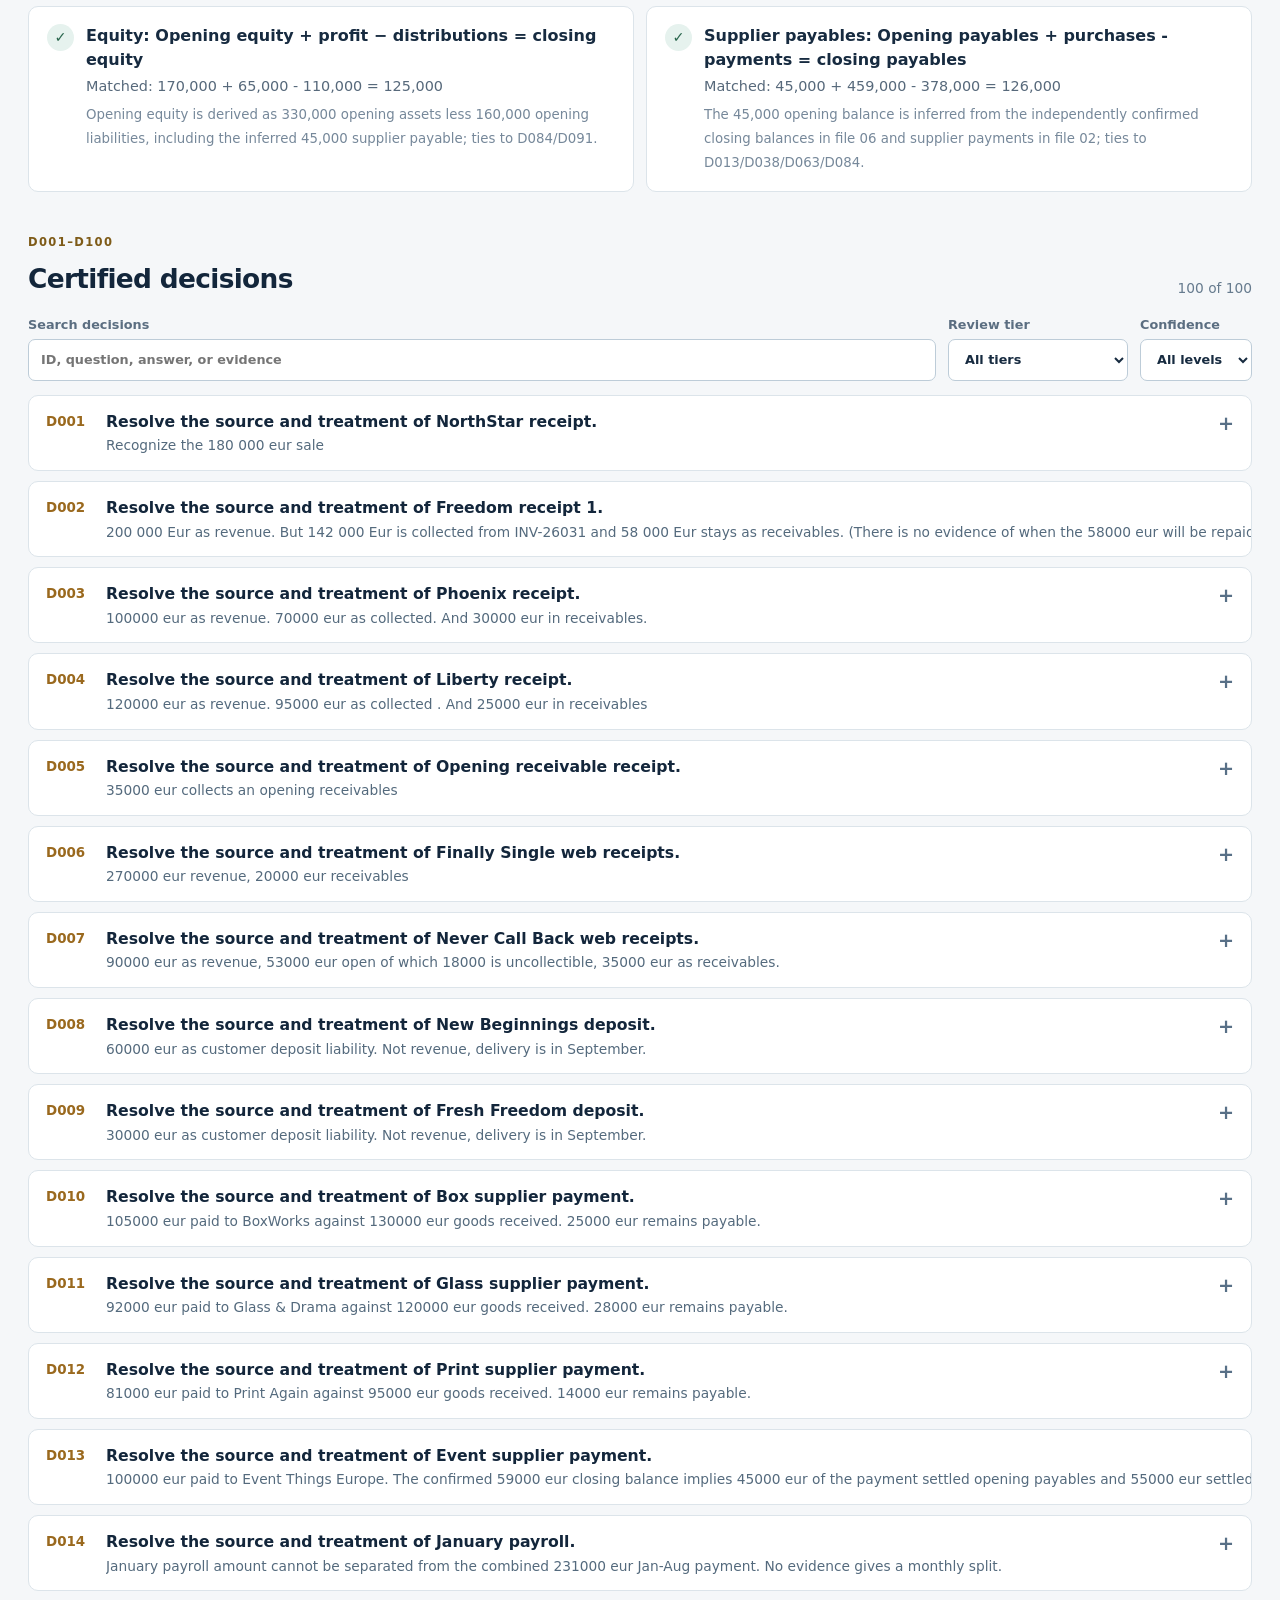
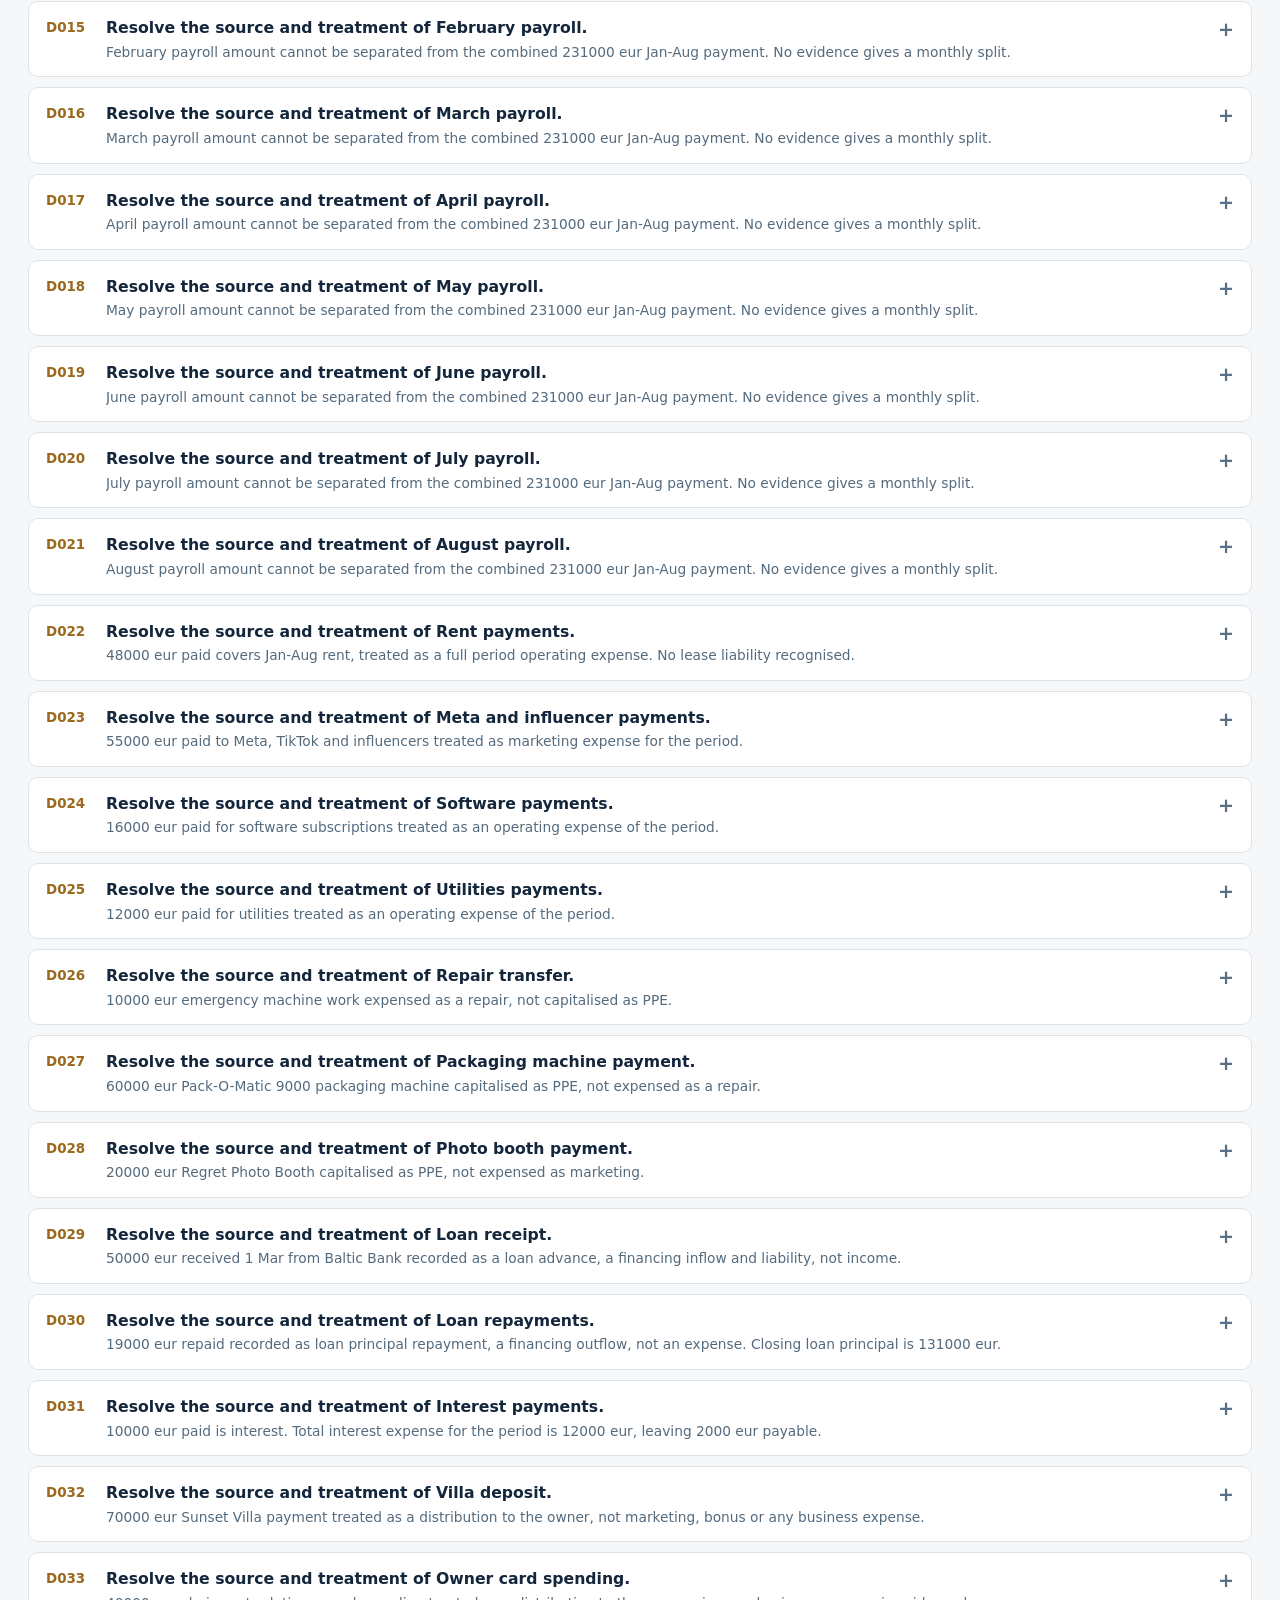
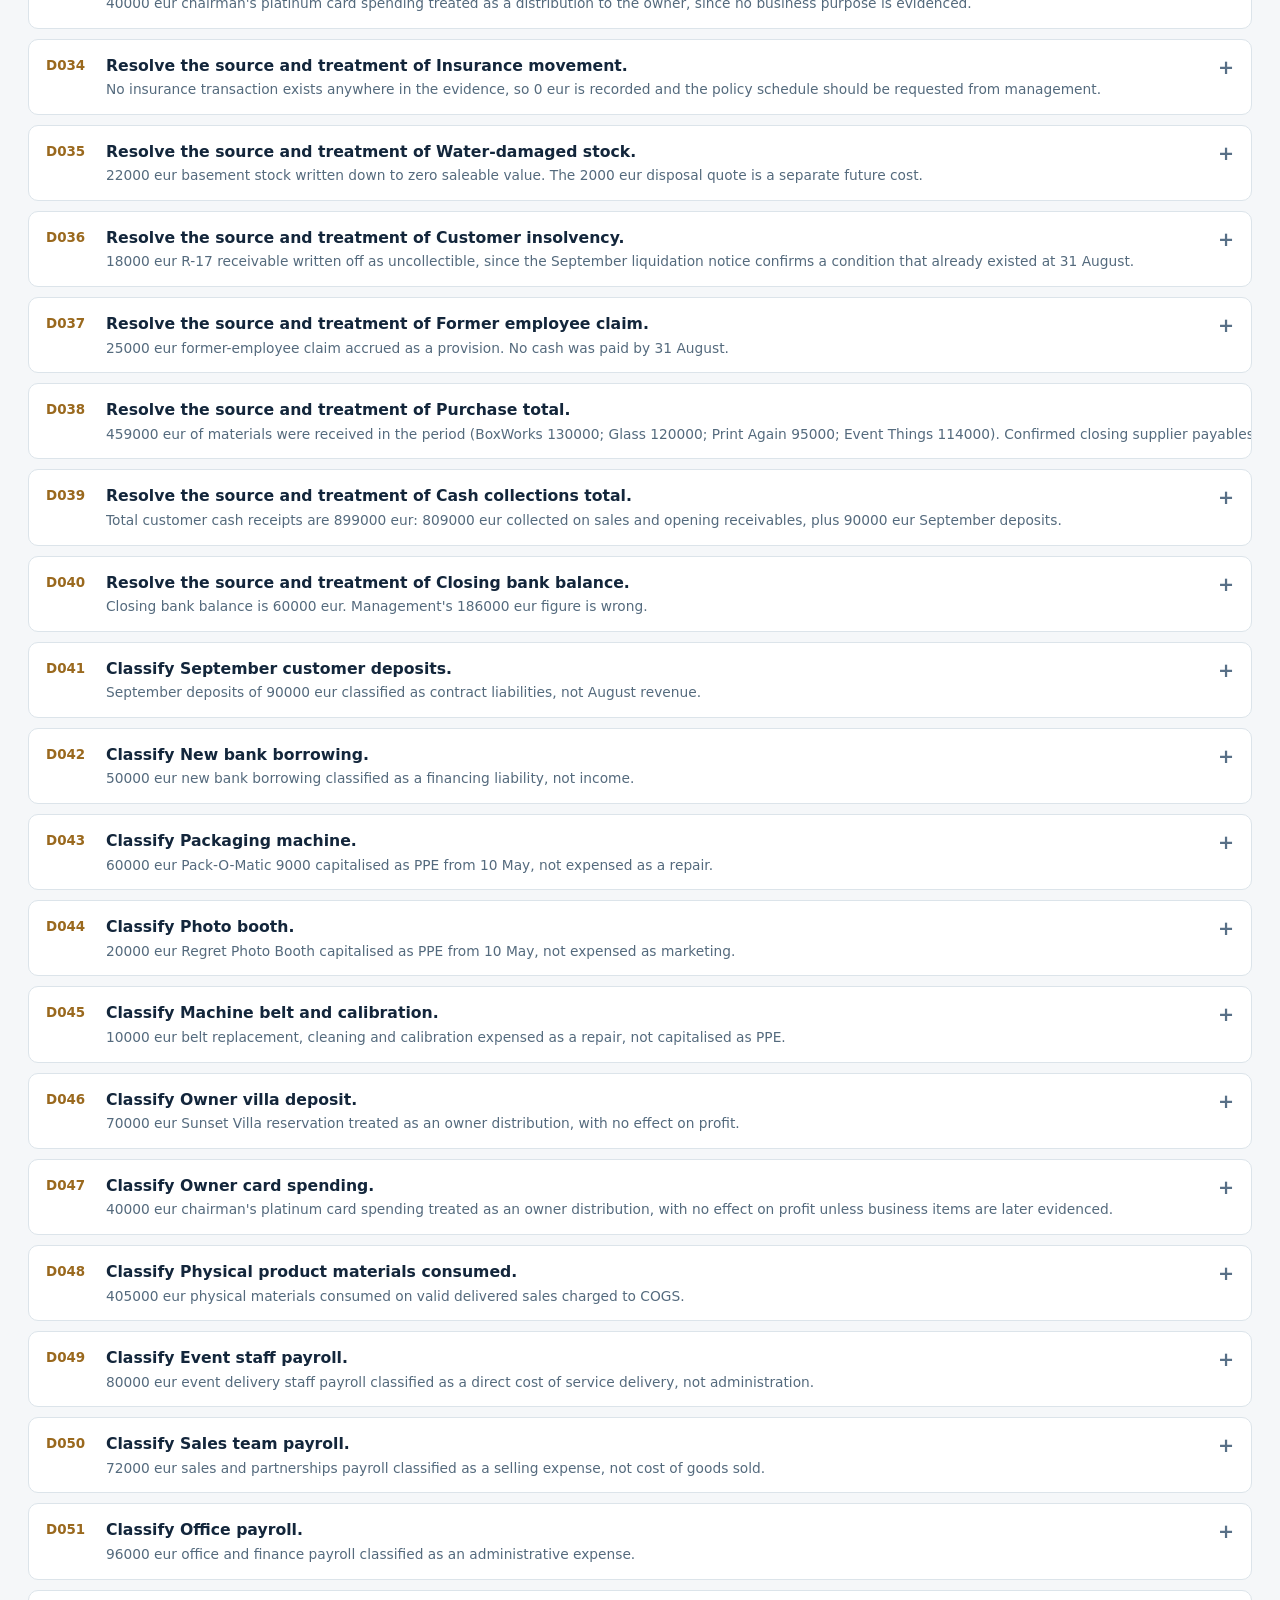
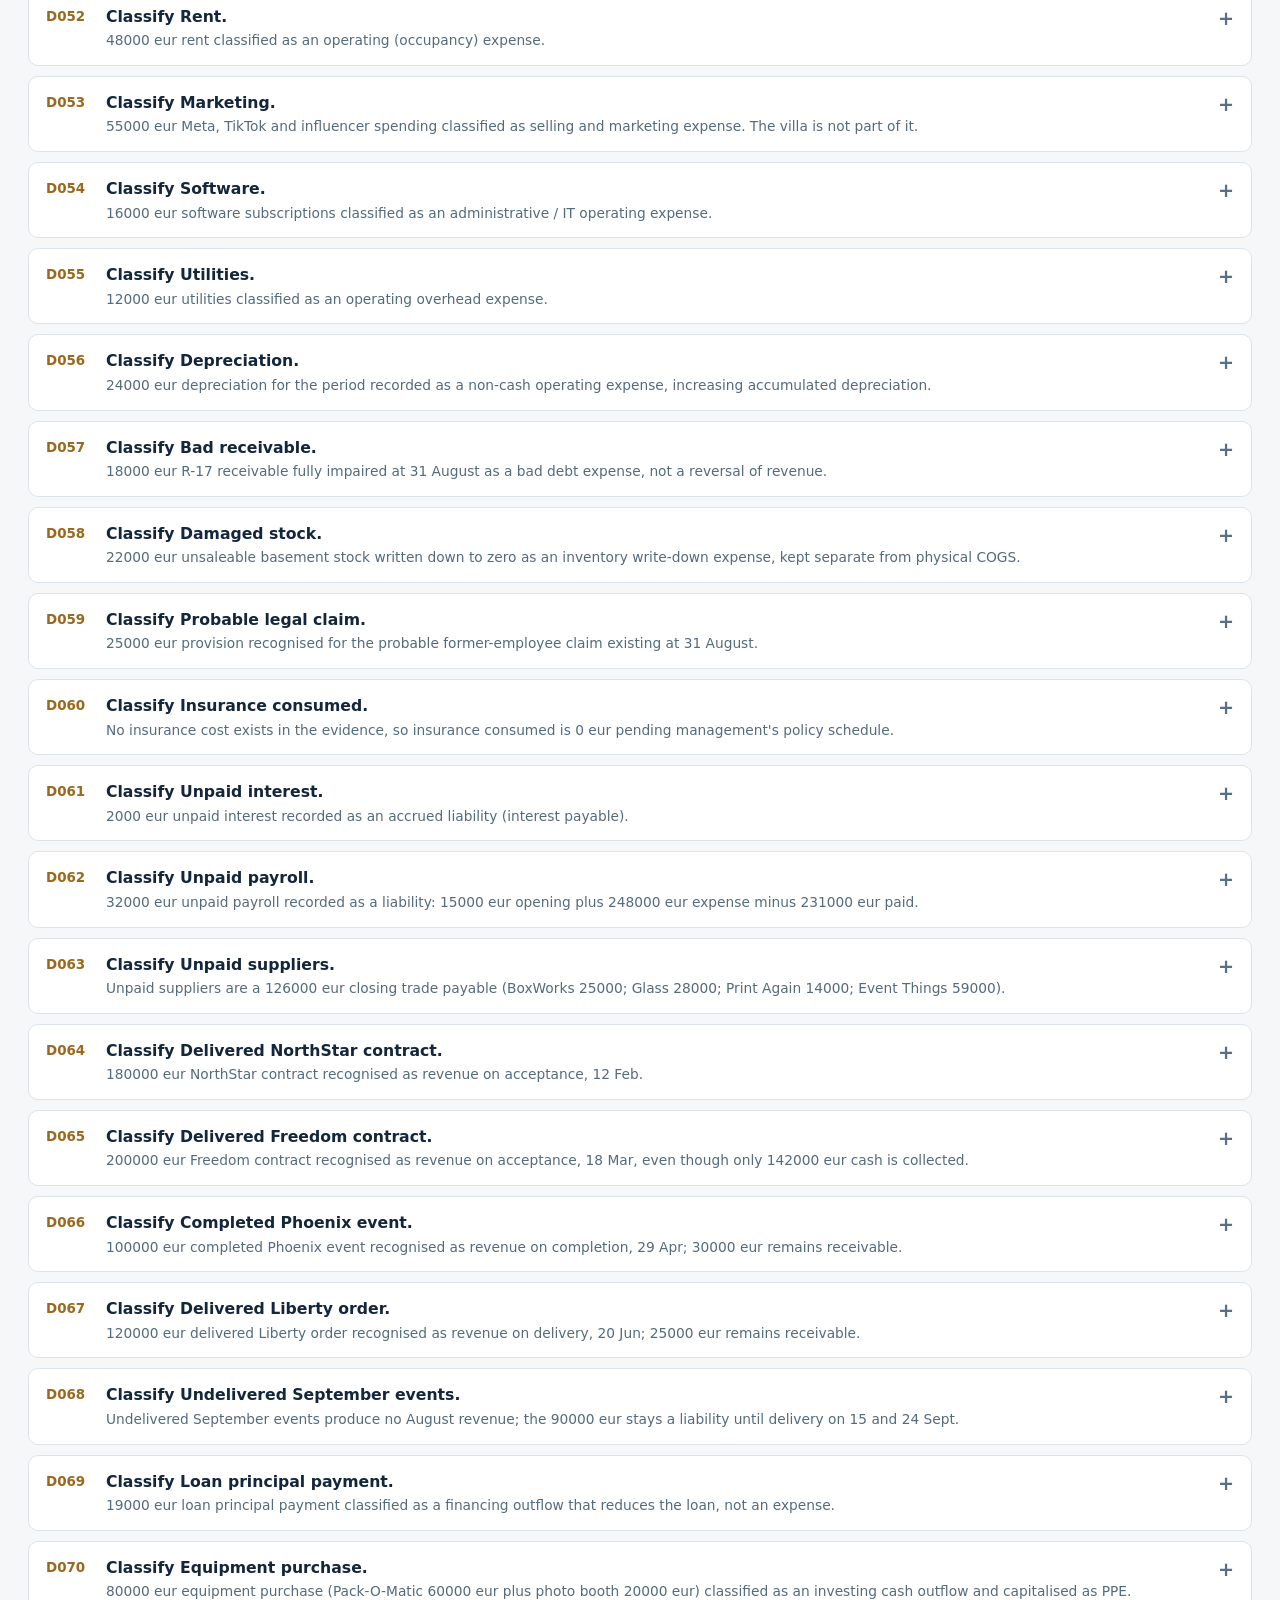
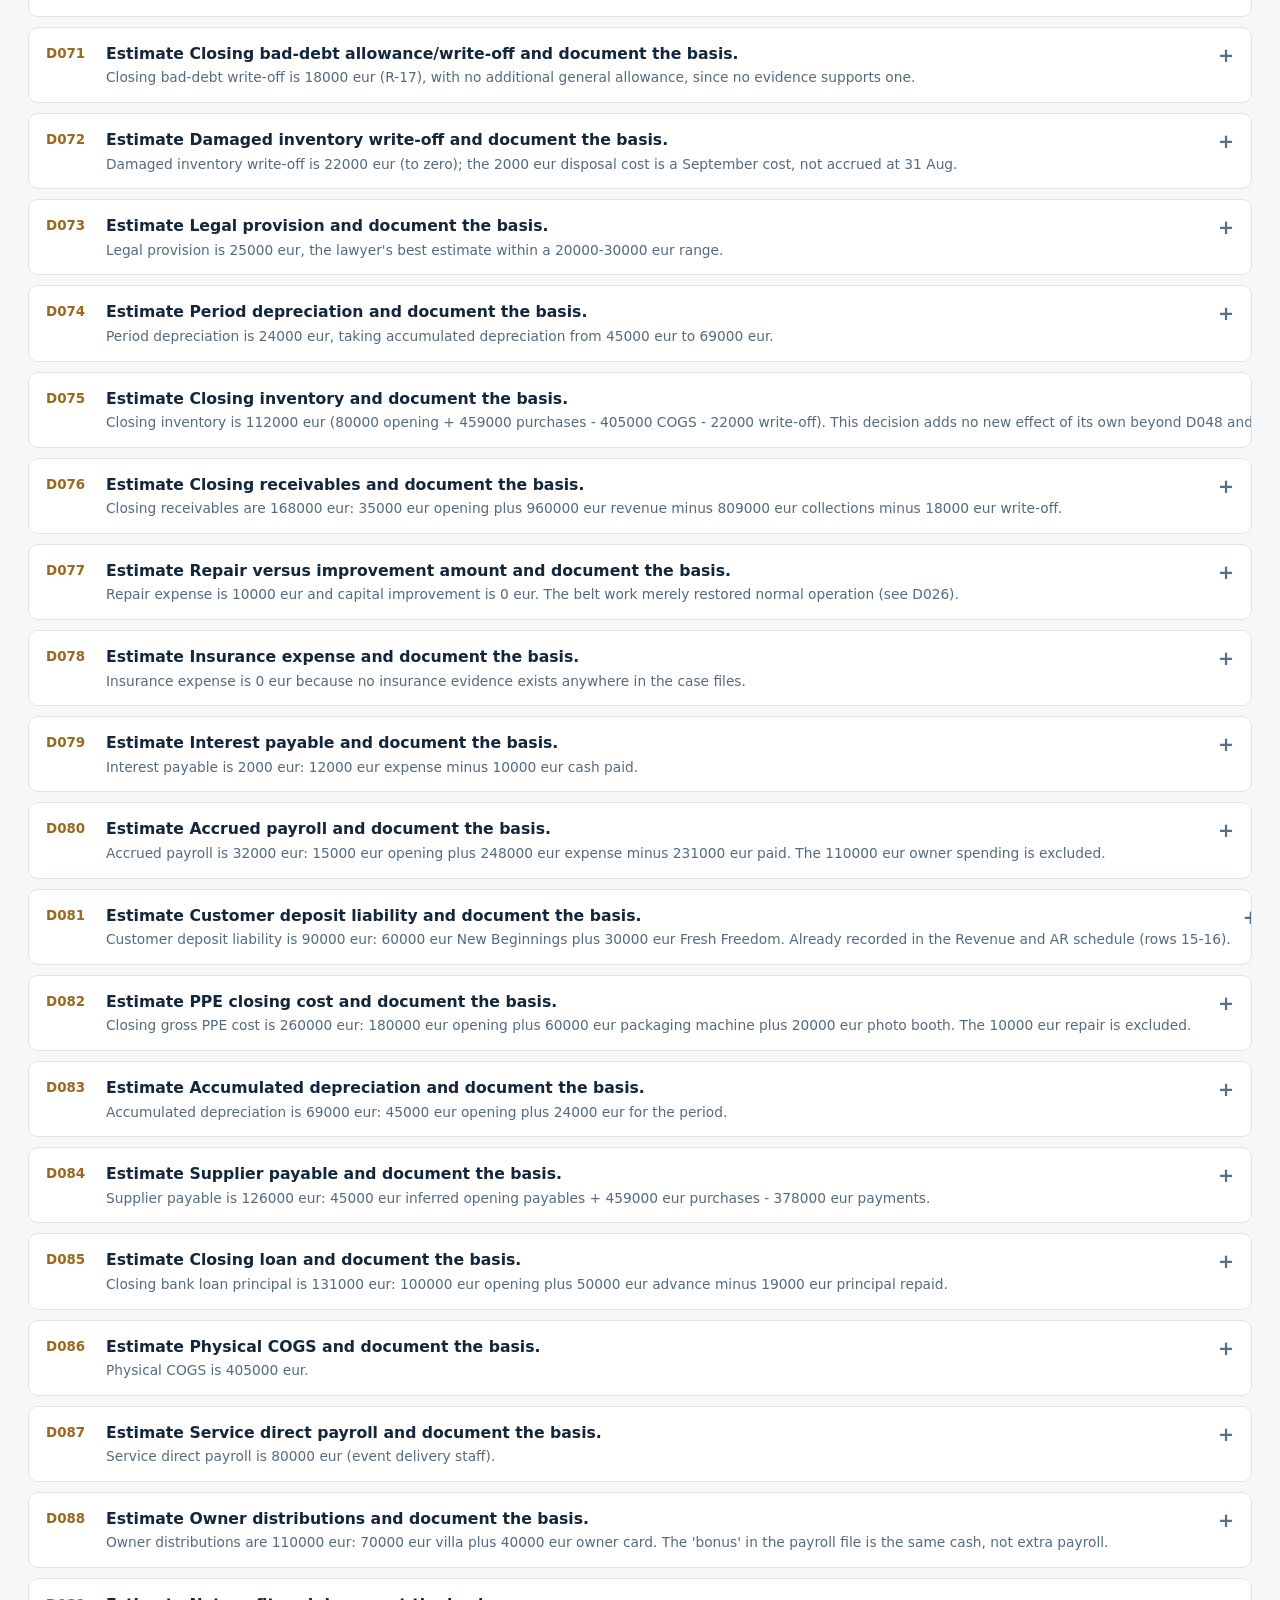
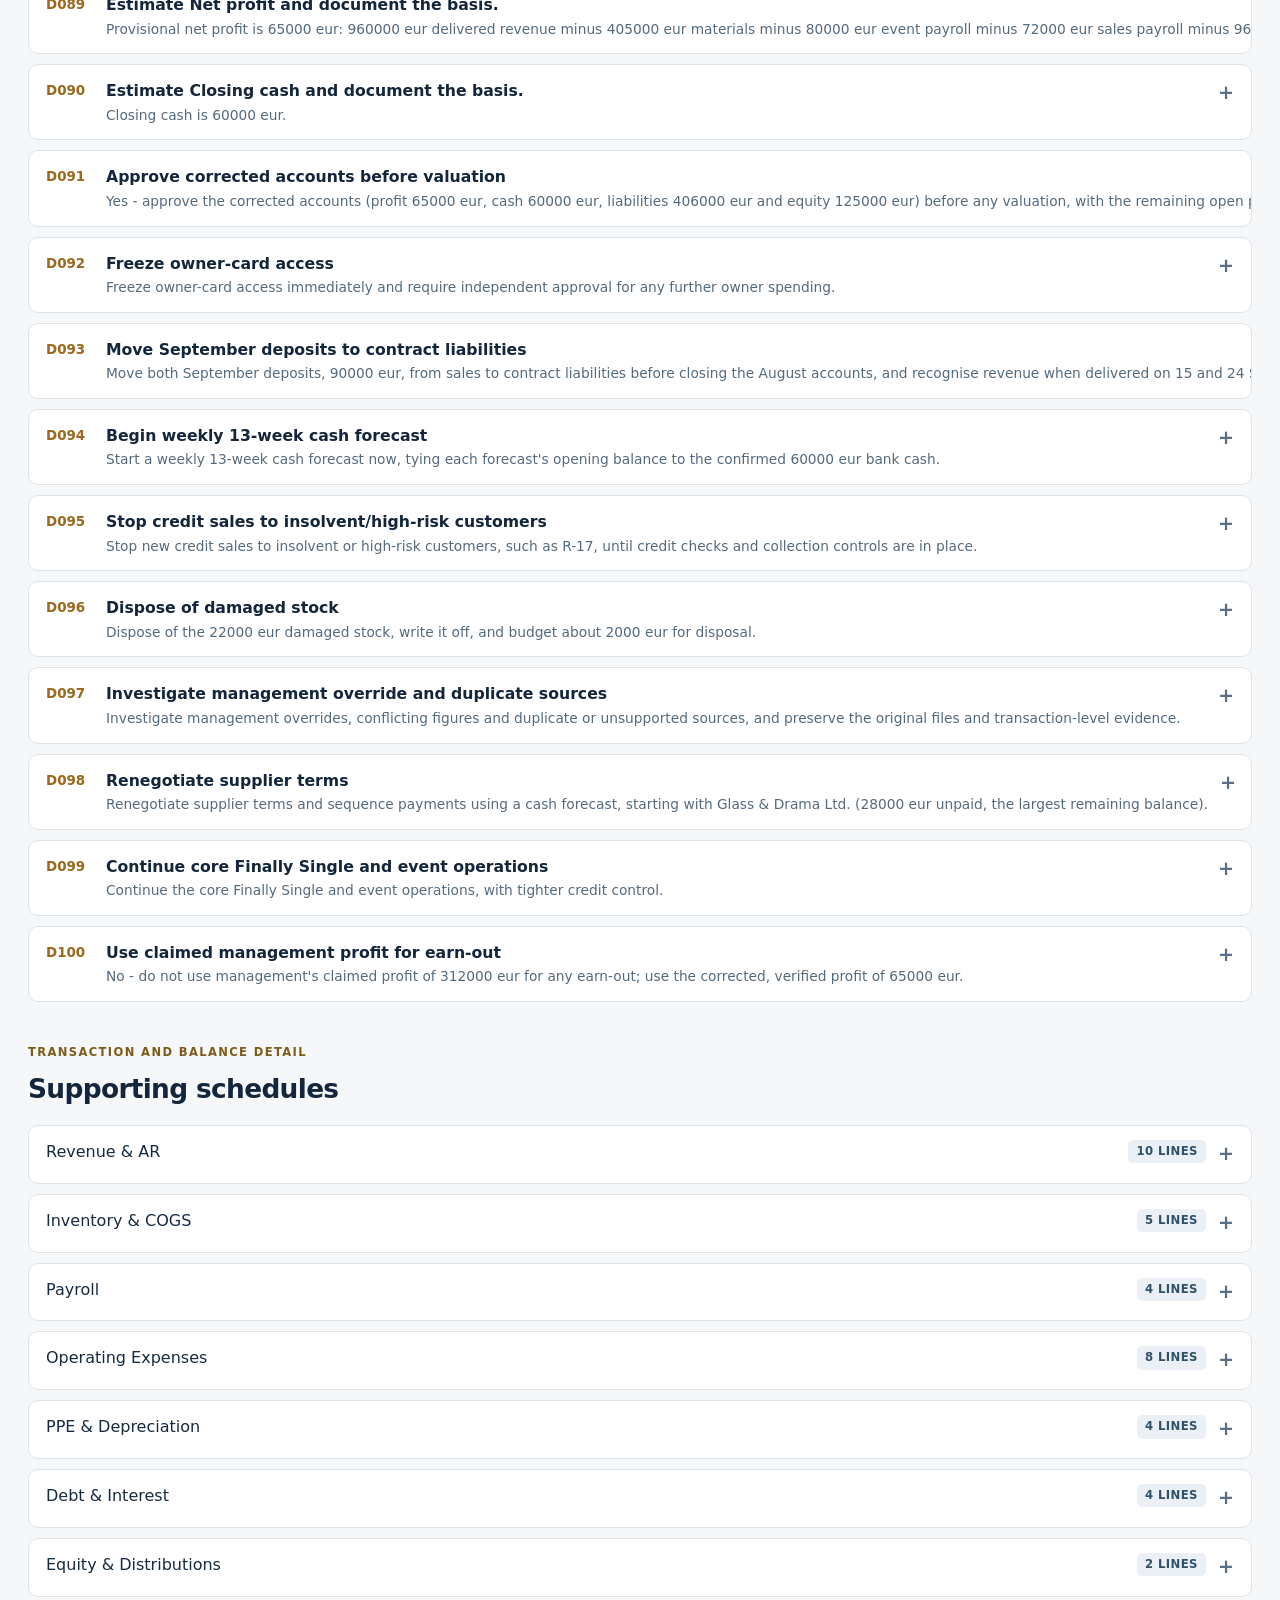
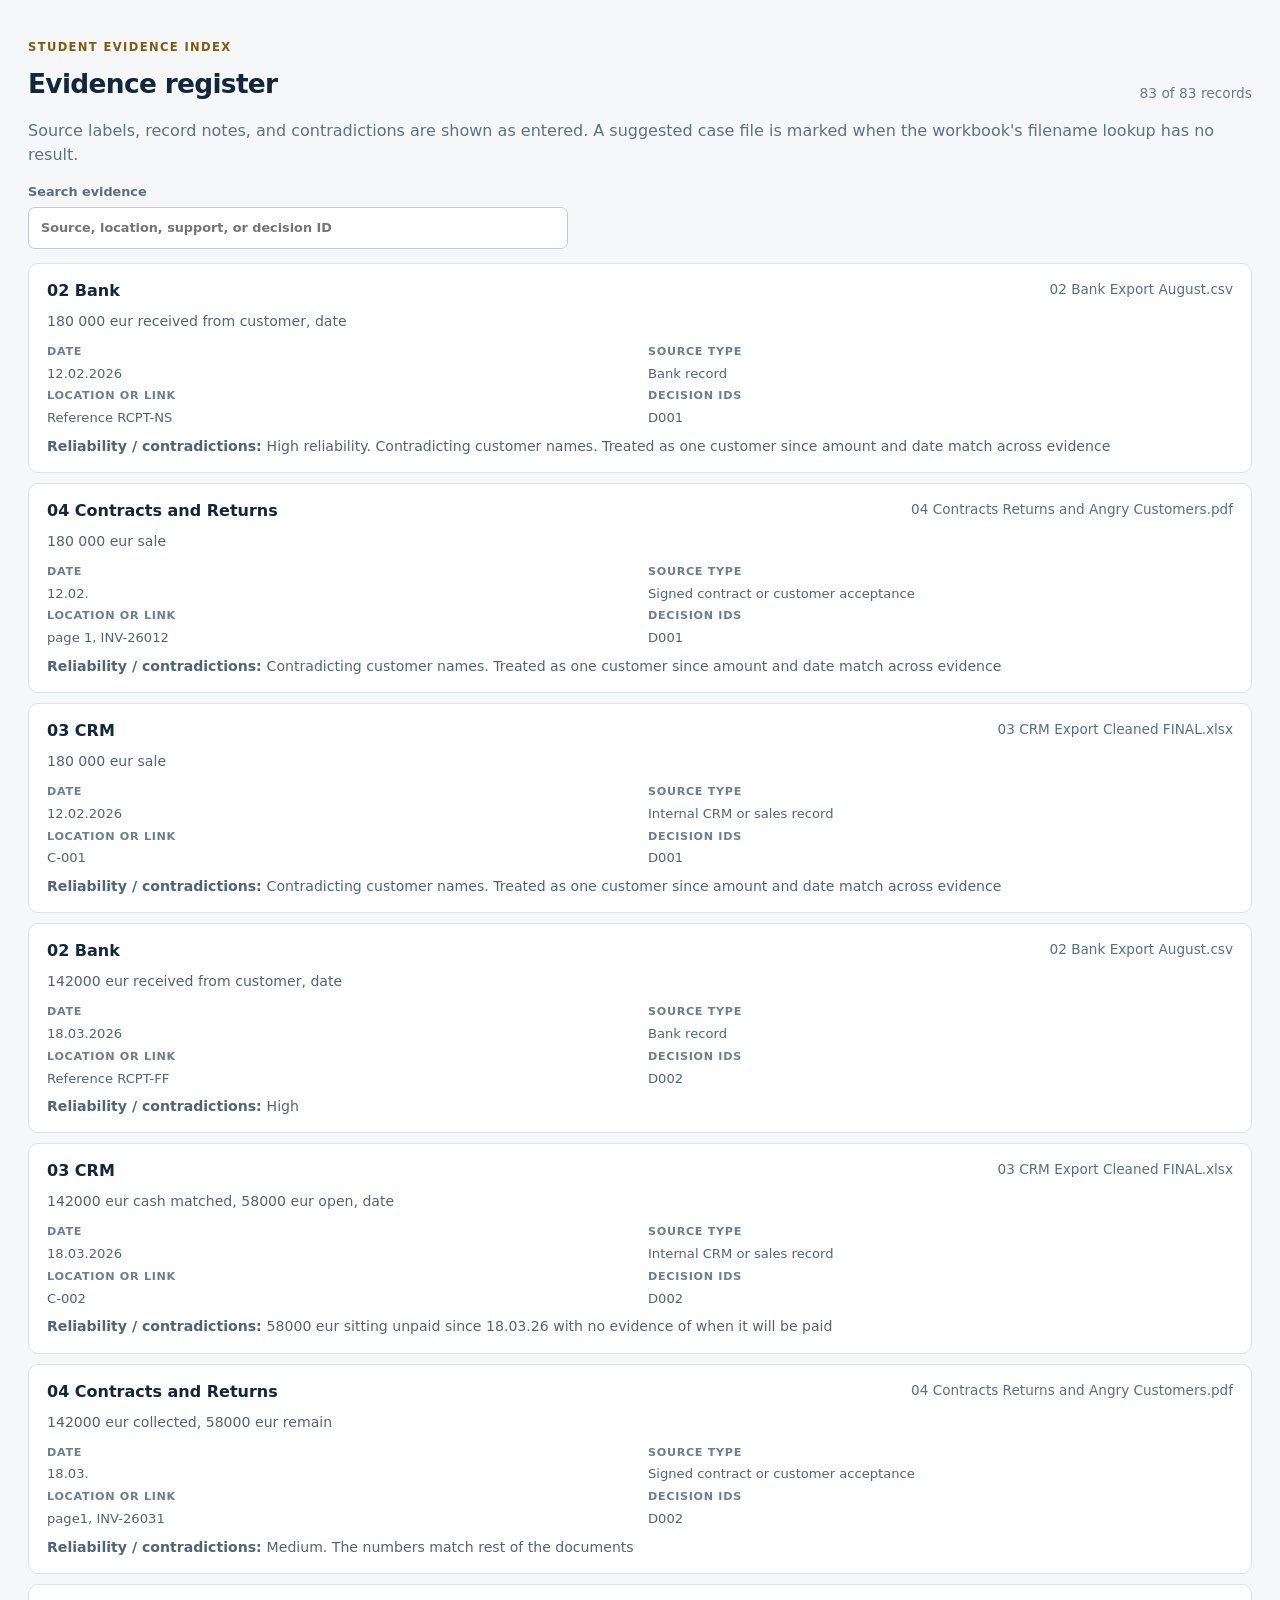
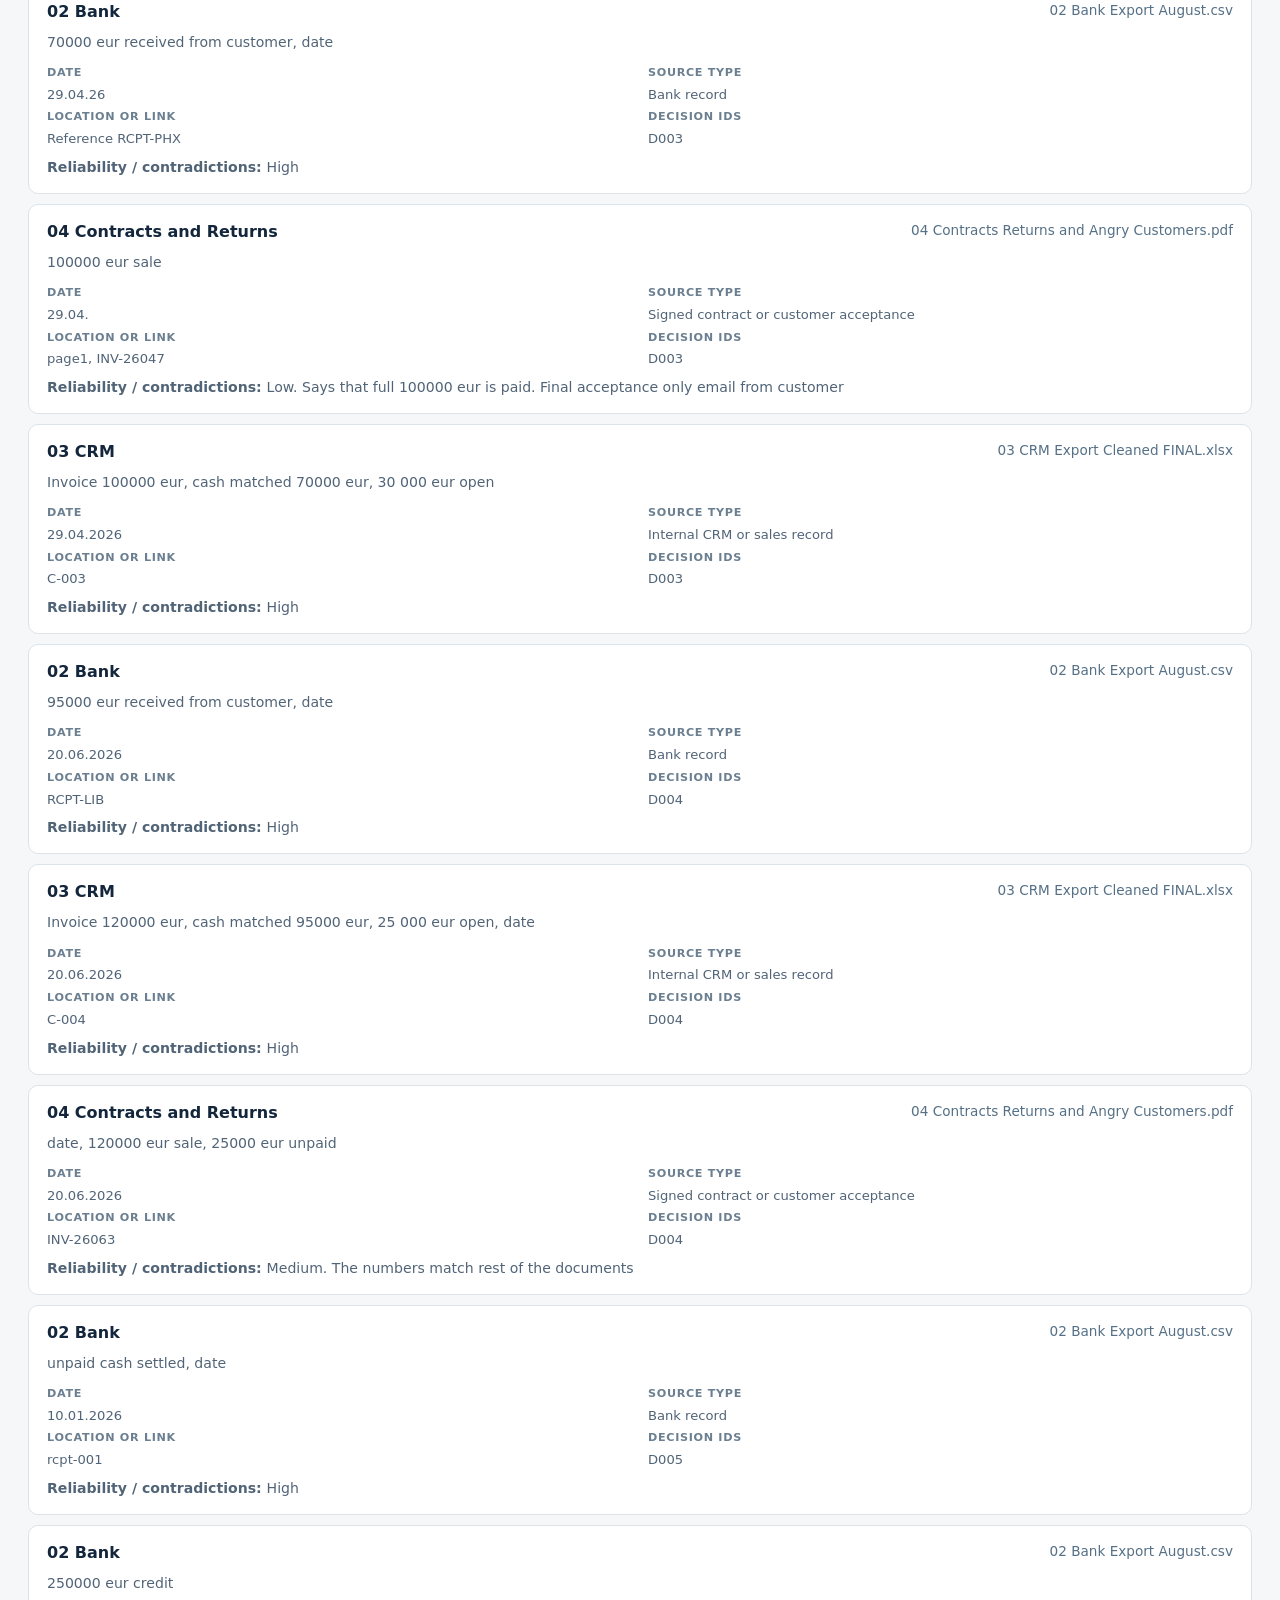
==== commit 1b0fb345: "Correct supplier debt and equity reconciliation" ====
--- a/index.html
+++ b/index.html
@@ -24,7 +24,7 @@
     <div id="load-error" class="alert error" hidden></div>
     <section id="summary" class="summary-grid" aria-label="Key figures"></section>
     <nav class="section-nav" aria-label="Sections"><a href="#statements">Statements</a><a href="#reconciliations">Reconciliations</a><a href="#decisions">100 decisions</a><a href="#schedules">Schedules</a><a href="#evidence">Evidence</a><a href="#uncertainties">Uncertainties</a><a href="#board">Board recommendation</a></nav>
-    <section class="section" id="review-flags"><div class="section-head"><div><p class="eyebrow">Review before publication</p><h2>Open points and source conflicts</h2></div><a class="text-link" href="/review">See AI review trail →</a></div><div id="flags-list" class="flag-grid"></div></section>
+    <section class="section" id="review-flags"><div class="section-head"><div><p class="eyebrow">Assessor notes</p><h2>Open points and documented inferences</h2></div><a class="text-link" href="/review">See AI review trail →</a></div><div id="flags-list" class="flag-grid"></div></section>
     <section class="section" id="statements"><div class="section-head"><div><p class="eyebrow">Approved figures in tracker</p><h2>Three statements</h2></div></div><div id="statement-tabs" class="tab-list" role="tablist" aria-label="Financial statements"></div><div id="statement-panel" class="statement-panel"></div></section>
     <section class="section" id="reconciliations"><div class="section-head"><div><p class="eyebrow">Workbook and numeric checks</p><h2>Reconciliations</h2></div></div><div id="recon-list" class="recon-grid"></div></section>
     <section class="section" id="decisions"><div class="section-head"><div><p class="eyebrow">D001–D100</p><h2>Certified decisions</h2></div><span id="decision-count" class="count"></span></div><div class="filters"><label>Search decisions<input id="decision-search" type="search" placeholder="ID, question, answer, or evidence"></label><label>Review tier<select id="tier-filter"><option value="all">All tiers</option><option value="operational">Operational</option><option value="material_judgment">Material judgment</option></select></label><label>Confidence<select id="confidence-filter"><option value="all">All levels</option><option value="high">High</option><option value="medium">Medium</option><option value="low">Low</option></select></label></div><div id="decision-list" class="decision-list"></div></section>
